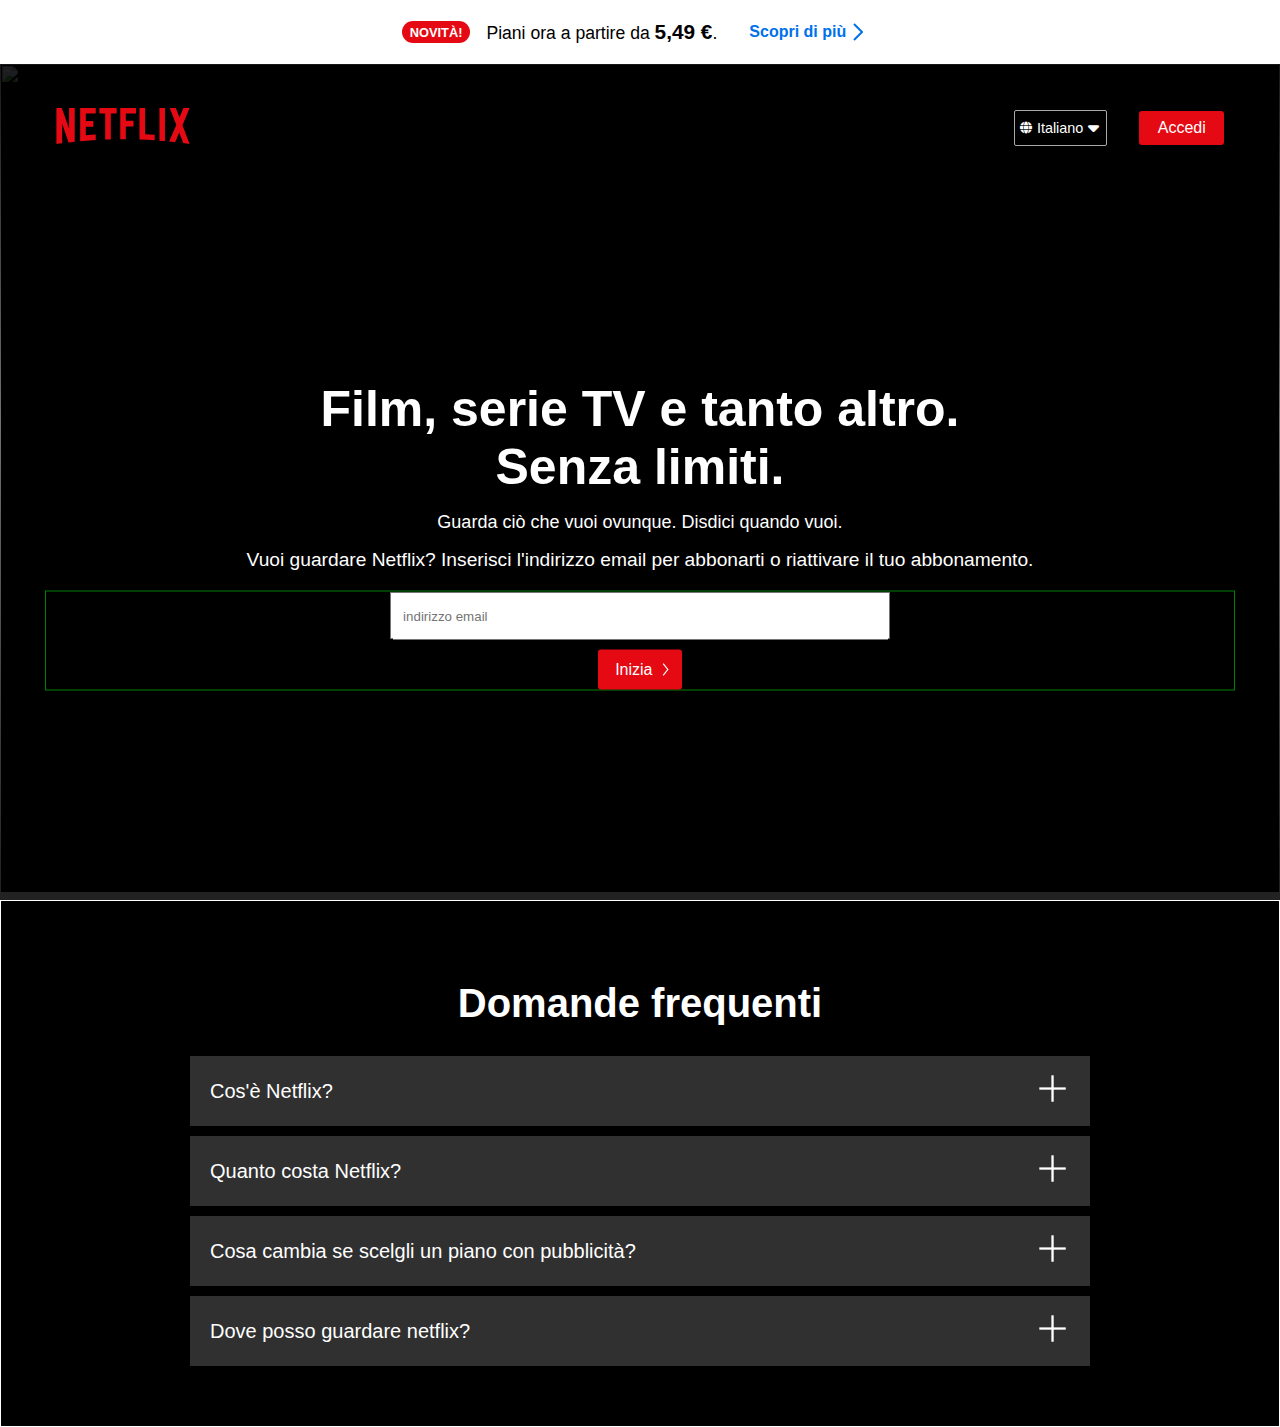
==== index.html @ a9ad6121 "Sistemati testi centrali responsive" ====
<!DOCTYPE html>
<html lang="en">
<head>
    <meta charset="UTF-8">
    <meta http-equiv="X-UA-Compatible" content="IE=edge">
    <meta name="viewport" content="width=device-width, initial-scale=1.0">
    <link rel="stylesheet" href="https://cdnjs.cloudflare.com/ajax/libs/font-awesome/4.7.0/css/font-awesome.min.css">
    <link rel="stylesheet" href="https://cdnjs.cloudflare.com/ajax/libs/font-awesome/6.3.0/css/all.min.css"/>
    <link rel="stylesheet" href="/header.css">
    <link rel="stylesheet" href="style.css">
    <title>Document</title>
    

</head>

<body>

    <header class="header_wrapper">
<!--banner superiore -->
        <section class="header__banner">
            <div class="header__banner__announcement">
                Novità!
            </div>
            <div class="header__banner__announcement__text">
                <p>Piani ora a partire da <span class="announcement_price">5,49 €</span><span>.</span></p>
            </div>
            <div class="header__banner__calltoaction__link">
                <a href="">Scopri di più
                    <svg width="24" height="24" viewBox="0 0 24 24" fill="none" xmlns="http://www.w3.org/2000/svg" class="button-icon icon-chevron-next"><path fill-rule="evenodd" clip-rule="evenodd" d="M7.29297 19.2928L14.5859 12L7.29297 4.70706L8.70718 3.29285L16.7072 11.2928C16.8947 11.4804 17.0001 11.7347 17.0001 12C17.0001 12.2652 16.8947 12.5195 16.7072 12.7071L8.70718 20.7071L7.29297 19.2928Z" fill="currentColor"></path></svg>
                </a>
            </div>
        </section>

<!--navbar menù superiore-->
        
            <section class="navbar__wrapper">

                <div class="navbar">

                    <div class="navbar__logo__section">
                        <svg viewBox="0 0 111 30" data-uia="netflix-logo" class="svg-icon svg-icon-netflix-logo" aria-hidden="true" focusable="false"><g id="netflix-logo"><path fill ="#e50913" d="M105.06233,14.2806261 L110.999156,30 C109.249227,29.7497422 107.500234,29.4366857 105.718437,29.1554972 L102.374168,20.4686475 L98.9371075,28.4375293 C97.2499766,28.1563408 95.5928391,28.061674 93.9057081,27.8432843 L99.9372012,14.0931671 L94.4680851,-5.68434189e-14 L99.5313525,-5.68434189e-14 L102.593495,7.87421502 L105.874965,-5.68434189e-14 L110.999156,-5.68434189e-14 L105.06233,14.2806261 Z M90.4686475,-5.68434189e-14 L85.8749649,-5.68434189e-14 L85.8749649,27.2499766 C87.3746368,27.3437061 88.9371075,27.4055675 90.4686475,27.5930265 L90.4686475,-5.68434189e-14 Z M81.9055207,26.93692 C77.7186241,26.6557316 73.5307901,26.4064111 69.250164,26.3117443 L69.250164,-5.68434189e-14 L73.9366389,-5.68434189e-14 L73.9366389,21.8745899 C76.6248008,21.9373887 79.3120255,22.1557784 81.9055207,22.2804387 L81.9055207,26.93692 Z M64.2496954,10.6561065 L64.2496954,15.3435186 L57.8442216,15.3435186 L57.8442216,25.9996251 L53.2186709,25.9996251 L53.2186709,-5.68434189e-14 L66.3436123,-5.68434189e-14 L66.3436123,4.68741213 L57.8442216,4.68741213 L57.8442216,10.6561065 L64.2496954,10.6561065 Z M45.3435186,4.68741213 L45.3435186,26.2498828 C43.7810479,26.2498828 42.1876465,26.2498828 40.6561065,26.3117443 L40.6561065,4.68741213 L35.8121661,4.68741213 L35.8121661,-5.68434189e-14 L50.2183897,-5.68434189e-14 L50.2183897,4.68741213 L45.3435186,4.68741213 Z M30.749836,15.5928391 C28.687787,15.5928391 26.2498828,15.5928391 24.4999531,15.6875059 L24.4999531,22.6562939 C27.2499766,22.4678976 30,22.2495079 32.7809542,22.1557784 L32.7809542,26.6557316 L19.812541,27.6876933 L19.812541,-5.68434189e-14 L32.7809542,-5.68434189e-14 L32.7809542,4.68741213 L24.4999531,4.68741213 L24.4999531,10.9991564 C26.3126816,10.9991564 29.0936358,10.9054269 30.749836,10.9054269 L30.749836,15.5928391 Z M4.78114163,12.9684132 L4.78114163,29.3429562 C3.09401069,29.5313525 1.59340144,29.7497422 0,30 L0,-5.68434189e-14 L4.4690224,-5.68434189e-14 L10.562377,17.0315868 L10.562377,-5.68434189e-14 L15.2497891,-5.68434189e-14 L15.2497891,28.061674 C13.5935889,28.3437998 11.906458,28.4375293 10.1246602,28.6868498 L4.78114163,12.9684132 Z" id="Fill-14"></path></g></svg>
                    </div>


                    <div class="navbar__selectors__button">
                        
                        <div class="lang_selector">
                            <i id="navbar-select-globe" class="fa-solid fa-globe"></i>
                            <select id ="nav_select">
                                <option>Italiano</option>
                                <option>English</option>
                            </select>
                            <i id ="nav_select_down"class="fa-solid fa-caret-down"></i>
                            
                        </div>

                        <div class="navbar__login__button">
                            <button>Accedi</button>
                        </div>
                    </div>

                </div>

            </section>
            <section class="background_images">
                <div class="bg_overlay"></div>
                <img class= "background_image" src="/assets/large_1800w.jpg" alt="">
                      <!--inserire altri formati-->  
            </section>

            <section class="header_overlay_text">
                <div class ="header_title">
                    <h1>Film, serie TV e tanto altro.<br> Senza limiti.</h1>
                </div>
                <div class="header_overlay_content1">
                    <h2>Guarda ciò che vuoi ovunque. Disdici quando vuoi.</h2>
                </div>
                <div class="header_overlay_content2">
                    <p>Vuoi guardare Netflix? Inserisci l'indirizzo email per abbonarti o riattivare il tuo abbonamento.</p>
                </div>
                <div class="header_form">
                    <div>
                        <input class ="email_form" type ="email" placeholder="   indirizzo email">
                    </div>
                    <div>
                        <button class ="header_button_container">
                        <div class="button_container">
                            <div class="button_text">
                                <p>Inizia</p>
                            </div>
                            <div class="form_button_icon">
                                <svg viewBox="0 0 6 12" xmlns="http://www.w3.org/2000/svg"><path d="M.61 1.312l.78-.624L5.64 6l-4.25 5.312-.78-.624L4.36 6z" fill="white" fill-rule="evenodd"></path></svg>
                            </div>
                        </div>
                        </button>
                    </div>
                </div>
            </section>

    </header>
   
    <main>
        <div class="faq-container">
            <div class="faq">
                <span>Domande frequenti</span>
                <div class="box">
                    <div class="left">Cos'è Netflix?</div>
                    <div class="right"><img src="assets/plus (2).png" alt=""></div>
                </div>
                <div class="box">
                     <div class="left">Quanto costa Netflix?</div>
                    <div class="right"><img src="assets/plus (2).png" alt=""></div></div>
                <div class="box">
                    <div class="left">Cosa cambia se scelgli un piano con pubblicità?</div>
                    <div class="right"><img src="assets/plus (2).png" alt=""></div>
                </div>
                <div class="box"> <div class="left">Dove posso guardare netflix?</div>
                <div class="right"><img src="assets/plus (2).png" alt=""></div>
            </div>
            </div>
        </div>
    </main>
    <footer>
        
    </footer>
</body>
</html>
---- header.css ----
*{
    margin: 0px;
    padding: 0px;
    box-sizing: border-box;
    font-family: Netflix Sans,Helvetica Neue,Segoe UI,Roboto,Ubuntu,sans-serif;;
}


:root{
    --red:#e50913;
    --white:#ffff;
    --blue:#0071eb;
}
.header__banner{
    display: flex;
    min-height: 4rem;
    background-color:var(--white);
    justify-content: center;
    align-items: center;
    
}

@media (min-width: 411px) and (max-width: 480px){
    .header__banner{
        padding: 0 1rem;
    }
}

.header__banner__announcement{
    background-color: var(--red);
    border-radius: 17px;
    color: var(--white);
    margin: .5rem 1rem;
    padding: .2rem .5rem;
    text-transform: uppercase;
    font-weight: 700;
    font-size: .8rem;
}


@media (min-width: 280px) and (max-width: 500px){
    .header__banner__announcement{
        font-size: 0.6rem;
        margin: 0.5rem 0.7rem;
        padding: 0.3rem 0.5rem;
    }
}


.header__banner__announcement__text{
    font-size: 1.1rem ;
}

@media (min-width: 375px) and (max-width: 410px){
    .header__banner__announcement__text{
        padding-left: .3rem;
    }
}

@media (min-width: 280px) and (max-width: 500px){
    .header__banner__announcement__text{
        display: flex;
        flex-shrink: 6;
        font-size: 14px;
    }
}

.announcement_price{
    font-size: 1.3rem;
    font-weight: 800;
}

@media (min-width: 280px) and (max-width: 500px){
    .announcement_price{
        font-size: 15px;
        font-weight: 800;
    }
}

.header__banner__calltoaction__link{
    color: var(--blue);
    font-weight: 600;
    padding-left: 1rem;  
}

@media (min-width: 280px) and (max-width: 500px){
    .header__banner__calltoaction__link{
        font-size: 0.9rem;
    }
}
@media (min-width: 280px) and (max-width: 500px){
    .header__banner__calltoaction__link{
        font-size: .8rem;
        padding: 0 .6rem;
        white-space: nowrap;
    }
}

.header__banner__calltoaction__link > a{
    align-items: center;
    color: inherit;
    display: flex;
    font-size: 1rem;
    font-weight: 700;
    justify-content: center;
    margin: .5em auto;
    text-decoration: none;
}

@media only screen and (min-width: 500px){
    .header__banner__calltoaction__link > a{
        line-height: 1em;
        margin-right: .5em;
        min-height: 37px;
        min-width: 98px;
        padding: 12px 1em;
        width: auto;
    }
}

/*navbar*/

body{
    min-width: 320px;
}

.navbar__wrapper{
    width: 100%;
    padding-top:20px;
    position: absolute;
    z-index: 10;
}
.navbar{
    padding-top: 8px;
    display: flex;
    margin: 0 3.5rem;
    height: 5rem;
    align-items: center;
    justify-content: space-between;
    
}
@media only screen and (min-width: 550px) and (max-width: 949px){
    .navbar{
        margin: 0 45px;
    }
}
@media only screen and (max-width: 349px), only screen and (min-width: 350px) and (max-width: 399px), only screen and (min-width: 400px) and (max-width: 549px){
    .navbar{
        margin: 0 5%;
    }
}

.navbar__logo__section > svg{
    height: 2.25rem;
    width: 8.375rem;
}

@media only screen and (min-width: 550px) and (max-width: 949px){
    .navbar__logo__section > svg{
    height: 2rem;
    width: 6.75rem;
    }
}
@media only screen and (max-width: 349px), only screen and (min-width: 350px) and (max-width: 399px), only screen and (min-width: 400px) and (max-width: 549px){
    .navbar__logo__section > svg{
        height: 1.5rem;
        width: auto;
    }
}

.navbar__selectors__button{
    display: flex;
    align-items: center;
}

.lang_selector{
    margin: 0;
    margin-right: .75rem;
    margin-left: 2rem;   
    display: flex;
    align-items: center;
    position: relative;
}


@media only screen and (min-width: 550px) and (max-width: 949px){
    .lang_selector{
        margin-right: 1.5rem;
    }
}
@media only screen and (min-width: 1450px), only screen and (min-width: 950px) and (max-width: 1449px){
    .lang_selector{
        margin-right: 2rem;
    }
}
.lang_selector > select {
    width: 93.56px;
    height: 35.9px;
    padding-left: 1.375rem;
    padding-right: 1.375rem;
    background: rgba(0,0,0,.4);
    border: 1px solid #aaa;
    appearance: none;
    border-radius: 2px;
    color: var(--white);
    font-size: 0.9rem;
    font-weight:400;
}

@media screen and (max-width: 549px){
    .lang_selector > select{
        height: 27.8px;
    }
}

.navbar__login__button > button{
    width: 84.54px;
    height: 34.51px;
    border-radius: 3px;
    border: none;
    background-color: var(--red);
    color: var(--white);
    font-size: 1rem;
    font-weight: 400;
    padding: 7px 17px;
}

@media screen and (max-width: 549px) {
    .navbar__login__button > button{
        width: 61.5px;
        height: 25.93px;
        font-size: .9rem;
        padding: .25rem .5rem;
    }
}

#navbar-select-globe{
    color:white;
    position: absolute;
    z-index: 1;
    font-size: 0.75rem;
    margin-left:0.37rem
    
}
#nav_select{
    position:relative;
}

.nav_select {
    appearance: none;
    -webkit-appearance: none;
    padding: 5px;
    width: 100%;
    border: 1px solid black;
    border-radius: 5px;
  }

  #nav_select_down{
    position: absolute;
    right: 8px;
    font-size: 1.1rem;
    color: var(--white)

  }

  /*background header */

.header_wrapper{
    position: relative;
    width: 100%;
    height: 100vh;
    border-bottom:8px solid #222;
    overflow: hidden;
        
}
.background_images{
    height: 100%;
    width: 100%;
    position:relative;
    
}

.background_image{
    height: 100%;
    object-fit: cover;
    width: 100%;
    
}


/* overlay bg */

.bg_overlay{
    height: 100%;
    width: 100%;
    position: absolute;
    background: rgba(0,0,0,.4);
    background-image: linear-gradient(0deg,rgba(0,0,0,.8) 0,transparent 60%,rgba(0,0,0,.8));
}



@media only screen and (max-width: 349px), only screen and (min-width: 350px) and (max-width: 399px), only screen and (min-width: 400px) and (max-width: 549px), only screen and (min-width: 550px) and (max-width: 949px) and (orientation: portrait){
    .bg_overlay{
        background-image: linear-gradient(0deg,rgba(0,0,0,.8) 0,transparent 40%,transparent 75%,rgba(0,0,0,.8));
    }

}



.header_overlay_text{
    position:absolute;
    color:var(--white);
    top: 60%;
    left: 50%;
    transform: translate(-50%, -50%);
    display: flex;
    flex-direction: column;
    align-items: center;
}

/*  header text */
.header_overlay_text{
    margin-bottom: 0;
    padding: 50px 5%;
    width: 100%;
    
}

@media only screen and (min-width: 1450px), only screen and (min-width: 550px) and (max-width: 949px), only screen and (min-width: 950px) and (max-width: 1449px){
    .header_overlay_text {
        padding:70px 45px;
    }
}
.header_title{
    font-size: 1.5em;
    margin: 0 auto;
    text-align: center;
}
@media only screen and (min-width: 550px) and (max-width: 949px) {
    .header_title > h1 {
        font-size: 3.125rem;
    }
    .header_overlay_content1 > h2 {
        font-size: 1.625rem;
    }
}
@media only screen and (min-width: 950px) and (max-width: 1449px){
    .header_title > h1{
        font-size:3.125rem;
    }
}

@media only screen and (min-width: 1450px), only screen and (min-width: 950px) and (max-width: 1449px){
    .header_overlay_content1 {
        font-size: 1.625rem;
    }
}

.header_overlay_content1 > h2{
    font-size: 1.125rem;
    margin: 1rem auto;
    text-align: center;
    max-width: 640px;
    font-weight: 400;
}

.header_overlay_content2{
    font-size: 18px;
    text-align: center;
    padding: 0 10%;
}

@media screen and (min-width: 740px){
    .header_overlay_content2 > p{
        font-size: 23px;
    }
}

@media only screen and (min-width: 400px) and (max-width: 549px), only screen and (min-width: 550px) and (max-width: 949px){
    .header_overlay_content2{
        padding: 0 10%;
    }
}

@media only screen and (min-width: 1450px), only screen and (min-width: 950px) and (max-width: 1449px){
    .header_overlay_content2 p{
        font-size: 1.2rem;
        max-width: none;
        padding-bottom: 20px;
    }
}

@media only screen and (min-width: 1450px), only screen and (min-width: 950px) and (max-width: 1449px){
    .header_form{
        display: flex;
        margin:0 auto;
    }
}

.header_form{
    margin-top:10px;
    text-align: center;
    border: 1px solid green;
    width:100%;
    display: flex;
    flex-direction: column;
    gap:10px
}

@media only screen and (min-width: 1450px), only screen and (min-width: 950px) and (max-width: 1449px){
    .header_form{
        display: flex;
        margin:0 auto;
        justify-content: center;
    }
}

.email_form {
    margin: 0 auto;
    width: 100%;
    max-width: 500px;
    height: 47.99px;
}


.header_button_container{
    width: 84.38px;
    height: 40px;
    background-color: var(--red);
    border:none;
    border-radius: 3px;
    
}

.form_button_icon{
    width: 7px;
    position: relative;
    top:2px;
}

.button_container{
    display: flex;
    justify-content: space-evenly;
    font-size: 1rem;
    color: var(--white);
    
}

.button_text{
    position: relative;
    left:4px
}
---- style.css ----
*{
    margin: 0;
    padding: 0;
    box-sizing: border-box;
    
}

body{
    background-color: #000000;
}
@font-face {
    font-family: "netflix";
    src: url(assets/NetflixSans-Regular.woff2);
}
.faq-container{
    display: flex;
    justify-content: center;
    font-family: "netflix";
    border: 1px solid white;
}
.faq{
    width: 900px;
    margin: 50px;
}
.box{
    display: flex;
    justify-content: space-between;
    align-items: center;
    margin: 10px 0;
    padding: 20px;
    background-color:#303030;
    color: #ffffff;
    height: 70px;
    font-size: 28px;
}
.right img{
    width: 35px;
    filter: invert(100%) sepia(0%) saturate(0%) hue-rotate(80deg) brightness(101%) contrast(104%); 
}
.faq span{
    display: block;
    text-align: center;
    color: #ffffff;
    font-size: 50px;
    margin: 30px;
    font-weight: bold;
}
@media  screen and (max-width:1366px) {
    .faq span{
        font-size: 40px;
    }
    .box{
        font-size: 20px;
    }
}
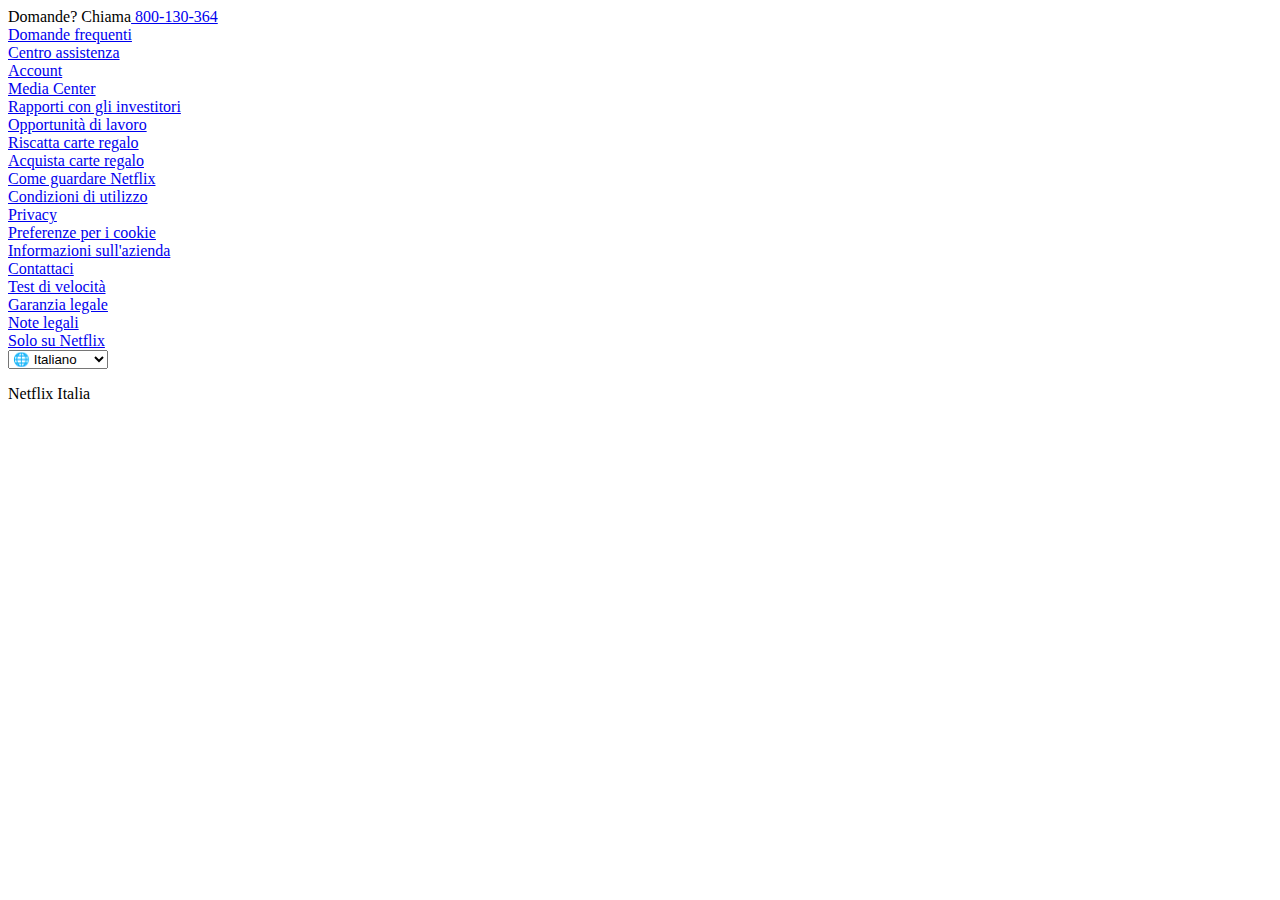
==== commit 4226c43c: "Remove main" ====
--- a/index.html
+++ b/index.html
@@ -1,127 +1,67 @@
 <!DOCTYPE html>
 <html lang="en">
+
 <head>
     <meta charset="UTF-8">
     <meta http-equiv="X-UA-Compatible" content="IE=edge">
     <meta name="viewport" content="width=device-width, initial-scale=1.0">
     <link rel="stylesheet" href="https://cdnjs.cloudflare.com/ajax/libs/font-awesome/4.7.0/css/font-awesome.min.css">
-    <link rel="stylesheet" href="https://cdnjs.cloudflare.com/ajax/libs/font-awesome/6.3.0/css/all.min.css"/>
-    <link rel="stylesheet" href="/header.css">
-    <link rel="stylesheet" href="style.css">
+    <link rel="stylesheet" href="footerStyle.css">
     <title>Document</title>
-    
+
 
 </head>
 
 <body>
-
-    <header class="header_wrapper">
-<!--banner superiore -->
-        <section class="header__banner">
-            <div class="header__banner__announcement">
-                Novità!
-            </div>
-            <div class="header__banner__announcement__text">
-                <p>Piani ora a partire da <span class="announcement_price">5,49 €</span><span>.</span></p>
-            </div>
-            <div class="header__banner__calltoaction__link">
-                <a href="">Scopri di più
-                    <svg width="24" height="24" viewBox="0 0 24 24" fill="none" xmlns="http://www.w3.org/2000/svg" class="button-icon icon-chevron-next"><path fill-rule="evenodd" clip-rule="evenodd" d="M7.29297 19.2928L14.5859 12L7.29297 4.70706L8.70718 3.29285L16.7072 11.2928C16.8947 11.4804 17.0001 11.7347 17.0001 12C17.0001 12.2652 16.8947 12.5195 16.7072 12.7071L8.70718 20.7071L7.29297 19.2928Z" fill="currentColor"></path></svg>
-                </a>
-            </div>
-        </section>
-
-<!--navbar menù superiore-->
-        
-            <section class="navbar__wrapper">
-
-                <div class="navbar">
-
-                    <div class="navbar__logo__section">
-                        <svg viewBox="0 0 111 30" data-uia="netflix-logo" class="svg-icon svg-icon-netflix-logo" aria-hidden="true" focusable="false"><g id="netflix-logo"><path fill ="#e50913" d="M105.06233,14.2806261 L110.999156,30 C109.249227,29.7497422 107.500234,29.4366857 105.718437,29.1554972 L102.374168,20.4686475 L98.9371075,28.4375293 C97.2499766,28.1563408 95.5928391,28.061674 93.9057081,27.8432843 L99.9372012,14.0931671 L94.4680851,-5.68434189e-14 L99.5313525,-5.68434189e-14 L102.593495,7.87421502 L105.874965,-5.68434189e-14 L110.999156,-5.68434189e-14 L105.06233,14.2806261 Z M90.4686475,-5.68434189e-14 L85.8749649,-5.68434189e-14 L85.8749649,27.2499766 C87.3746368,27.3437061 88.9371075,27.4055675 90.4686475,27.5930265 L90.4686475,-5.68434189e-14 Z M81.9055207,26.93692 C77.7186241,26.6557316 73.5307901,26.4064111 69.250164,26.3117443 L69.250164,-5.68434189e-14 L73.9366389,-5.68434189e-14 L73.9366389,21.8745899 C76.6248008,21.9373887 79.3120255,22.1557784 81.9055207,22.2804387 L81.9055207,26.93692 Z M64.2496954,10.6561065 L64.2496954,15.3435186 L57.8442216,15.3435186 L57.8442216,25.9996251 L53.2186709,25.9996251 L53.2186709,-5.68434189e-14 L66.3436123,-5.68434189e-14 L66.3436123,4.68741213 L57.8442216,4.68741213 L57.8442216,10.6561065 L64.2496954,10.6561065 Z M45.3435186,4.68741213 L45.3435186,26.2498828 C43.7810479,26.2498828 42.1876465,26.2498828 40.6561065,26.3117443 L40.6561065,4.68741213 L35.8121661,4.68741213 L35.8121661,-5.68434189e-14 L50.2183897,-5.68434189e-14 L50.2183897,4.68741213 L45.3435186,4.68741213 Z M30.749836,15.5928391 C28.687787,15.5928391 26.2498828,15.5928391 24.4999531,15.6875059 L24.4999531,22.6562939 C27.2499766,22.4678976 30,22.2495079 32.7809542,22.1557784 L32.7809542,26.6557316 L19.812541,27.6876933 L19.812541,-5.68434189e-14 L32.7809542,-5.68434189e-14 L32.7809542,4.68741213 L24.4999531,4.68741213 L24.4999531,10.9991564 C26.3126816,10.9991564 29.0936358,10.9054269 30.749836,10.9054269 L30.749836,15.5928391 Z M4.78114163,12.9684132 L4.78114163,29.3429562 C3.09401069,29.5313525 1.59340144,29.7497422 0,30 L0,-5.68434189e-14 L4.4690224,-5.68434189e-14 L10.562377,17.0315868 L10.562377,-5.68434189e-14 L15.2497891,-5.68434189e-14 L15.2497891,28.061674 C13.5935889,28.3437998 11.906458,28.4375293 10.1246602,28.6868498 L4.78114163,12.9684132 Z" id="Fill-14"></path></g></svg>
-                    </div>
-
-
-                    <div class="navbar__selectors__button">
-                        
-                        <div class="lang_selector">
-                            <i id="navbar-select-globe" class="fa-solid fa-globe"></i>
-                            <select id ="nav_select">
-                                <option>Italiano</option>
-                                <option>English</option>
-                            </select>
-                            <i id ="nav_select_down"class="fa-solid fa-caret-down"></i>
-                            
-                        </div>
-
-                        <div class="navbar__login__button">
-                            <button>Accedi</button>
-                        </div>
-                    </div>
-
-                </div>
-
-            </section>
-            <section class="background_images">
-                <div class="bg_overlay"></div>
-                <img class= "background_image" src="/assets/large_1800w.jpg" alt="">
-                      <!--inserire altri formati-->  
-            </section>
-
-            <section class="header_overlay_text">
-                <div class ="header_title">
-                    <h1>Film, serie TV e tanto altro.<br> Senza limiti.</h1>
-                </div>
-                <div class="header_overlay_content1">
-                    <h2>Guarda ciò che vuoi ovunque. Disdici quando vuoi.</h2>
-                </div>
-                <div class="header_overlay_content2">
-                    <p>Vuoi guardare Netflix? Inserisci l'indirizzo email per abbonarti o riattivare il tuo abbonamento.</p>
-                </div>
-                <div class="header_form">
-                    <div>
-                        <input class ="email_form" type ="email" placeholder="   indirizzo email">
-                    </div>
-                    <div>
-                        <button class ="header_button_container">
-                        <div class="button_container">
-                            <div class="button_text">
-                                <p>Inizia</p>
-                            </div>
-                            <div class="form_button_icon">
-                                <svg viewBox="0 0 6 12" xmlns="http://www.w3.org/2000/svg"><path d="M.61 1.312l.78-.624L5.64 6l-4.25 5.312-.78-.624L4.36 6z" fill="white" fill-rule="evenodd"></path></svg>
-                            </div>
-                        </div>
-                        </button>
-                    </div>
-                </div>
-            </section>
+    <header>
 
     </header>
-   
     <main>
-        <div class="faq-container">
-            <div class="faq">
-                <span>Domande frequenti</span>
-                <div class="box">
-                    <div class="left">Cos'è Netflix?</div>
-                    <div class="right"><img src="assets/plus (2).png" alt=""></div>
+        
+    </main>
+
+    <!-- FOOTER ------------------->
+
+    <footer>
+        <div class="content-footer">
+            <div class="content-01">
+                <div class="call">Domande? Chiama<a href="#"> 800-130-364</a></div>
+            </div>
+            <div class="grid">
+                <div class="grid-items"><a class="link-card" href="#">Domande frequenti</a></div>
+                <div class="grid-items"><a class="link-card" href="#">Centro assistenza</a></div>
+                <div class="grid-items"><a class="link-card" href="#">Account</a></div>
+                <div class="grid-items"><a class="link-card" href="#">Media Center</a></div>
+                <div class="grid-items"><a class="link-card" href="#">Rapporti con gli investitori</a></div>
+                <div class="grid-items"><a class="link-card" href="#">Opportunità di lavoro</a></div>
+                <div class="grid-items"><a class="link-card" href="#">Riscatta carte regalo</a></div>
+                <div class="grid-items"><a class="link-card" href="#">Acquista carte regalo</a></div>
+                <div class="grid-items"><a class="link-card" href="#">Come guardare Netflix</a></div>
+                <div class="grid-items"><a class="link-card" href="#">Condizioni di utilizzo</a></div>
+                <div class="grid-items"><a class="link-card" href="#">Privacy </a></div>
+                <div class="grid-items"><a class="link-card" href="#">Preferenze per i cookie</a></div>
+                <div class="grid-items"><a class="link-card" href="#">Informazioni sull'azienda</a></div>
+                <div class="grid-items"><a class="link-card" href="#">Contattaci</a></div>
+                <div class="grid-items"><a class="link-card" href="#">Test di velocità</a></div>
+                <div class="grid-items"><a class="link-card" href="#">Garanzia legale</a></div>
+                <div class="grid-items"><a class="link-card" href="#">Note legali</a></div>
+                <div class="grid-items"><a class="link-card" href="#">Solo su Netflix</a></div>
+            </div>
+            <div class="foot-footer">
+                <select id="Select-Language" name="Select-Language">
+                    <option value="Language">
+                        <div class="iconaGlobe">&#x1F310;</div> Italiano
+                    </option>
+                    <option value="Language-2">&#127760; Inglese</option>
+                    <option value="Language-3">&#127760; Spagnolo</option>
+                    <option value="Language-3.5">&#127760; Francese</option>
+                </select>
+                <div class="box-h5">
+                    <p>Netflix Italia</p>
                 </div>
-                <div class="box">
-                     <div class="left">Quanto costa Netflix?</div>
-                    <div class="right"><img src="assets/plus (2).png" alt=""></div></div>
-                <div class="box">
-                    <div class="left">Cosa cambia se scelgli un piano con pubblicità?</div>
-                    <div class="right"><img src="assets/plus (2).png" alt=""></div>
-                </div>
-                <div class="box"> <div class="left">Dove posso guardare netflix?</div>
-                <div class="right"><img src="assets/plus (2).png" alt=""></div>
-            </div>
             </div>
         </div>
-    </main>
-    <footer>
-        
     </footer>
 </body>
+
 </html>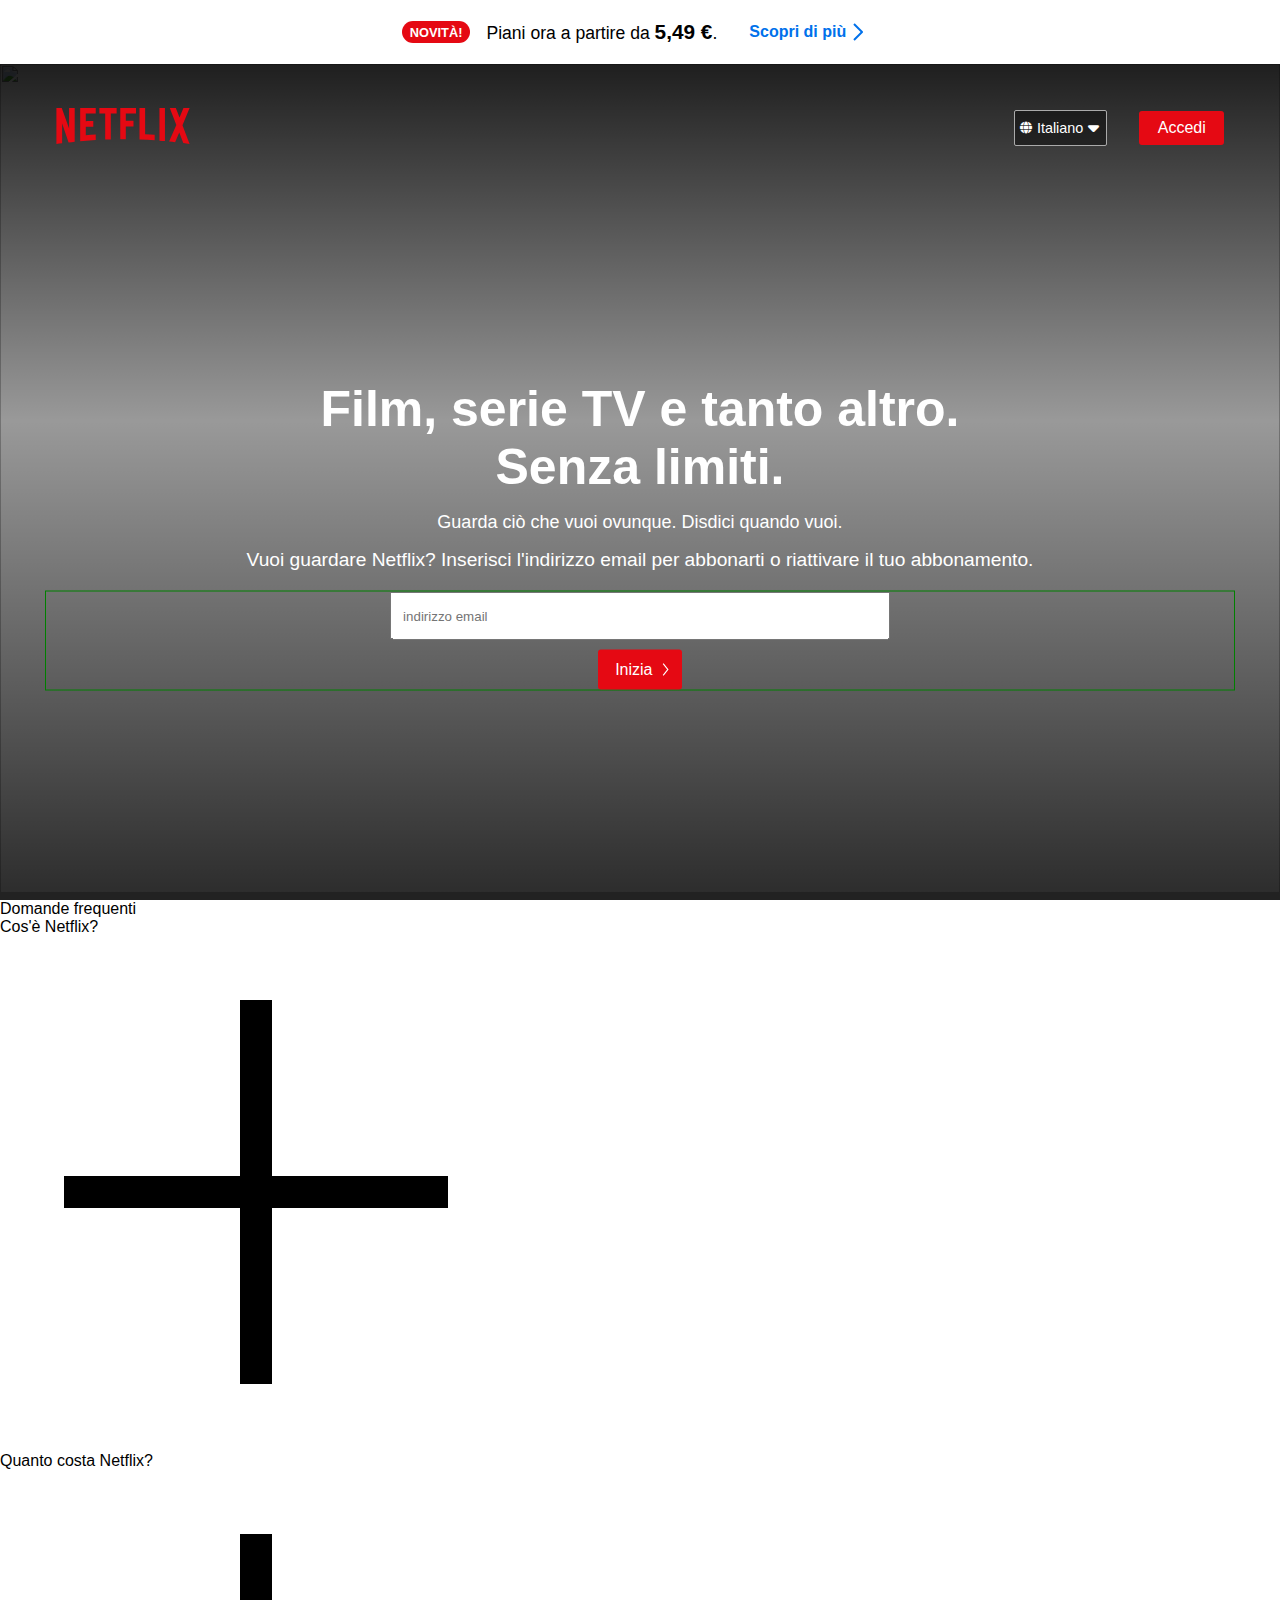
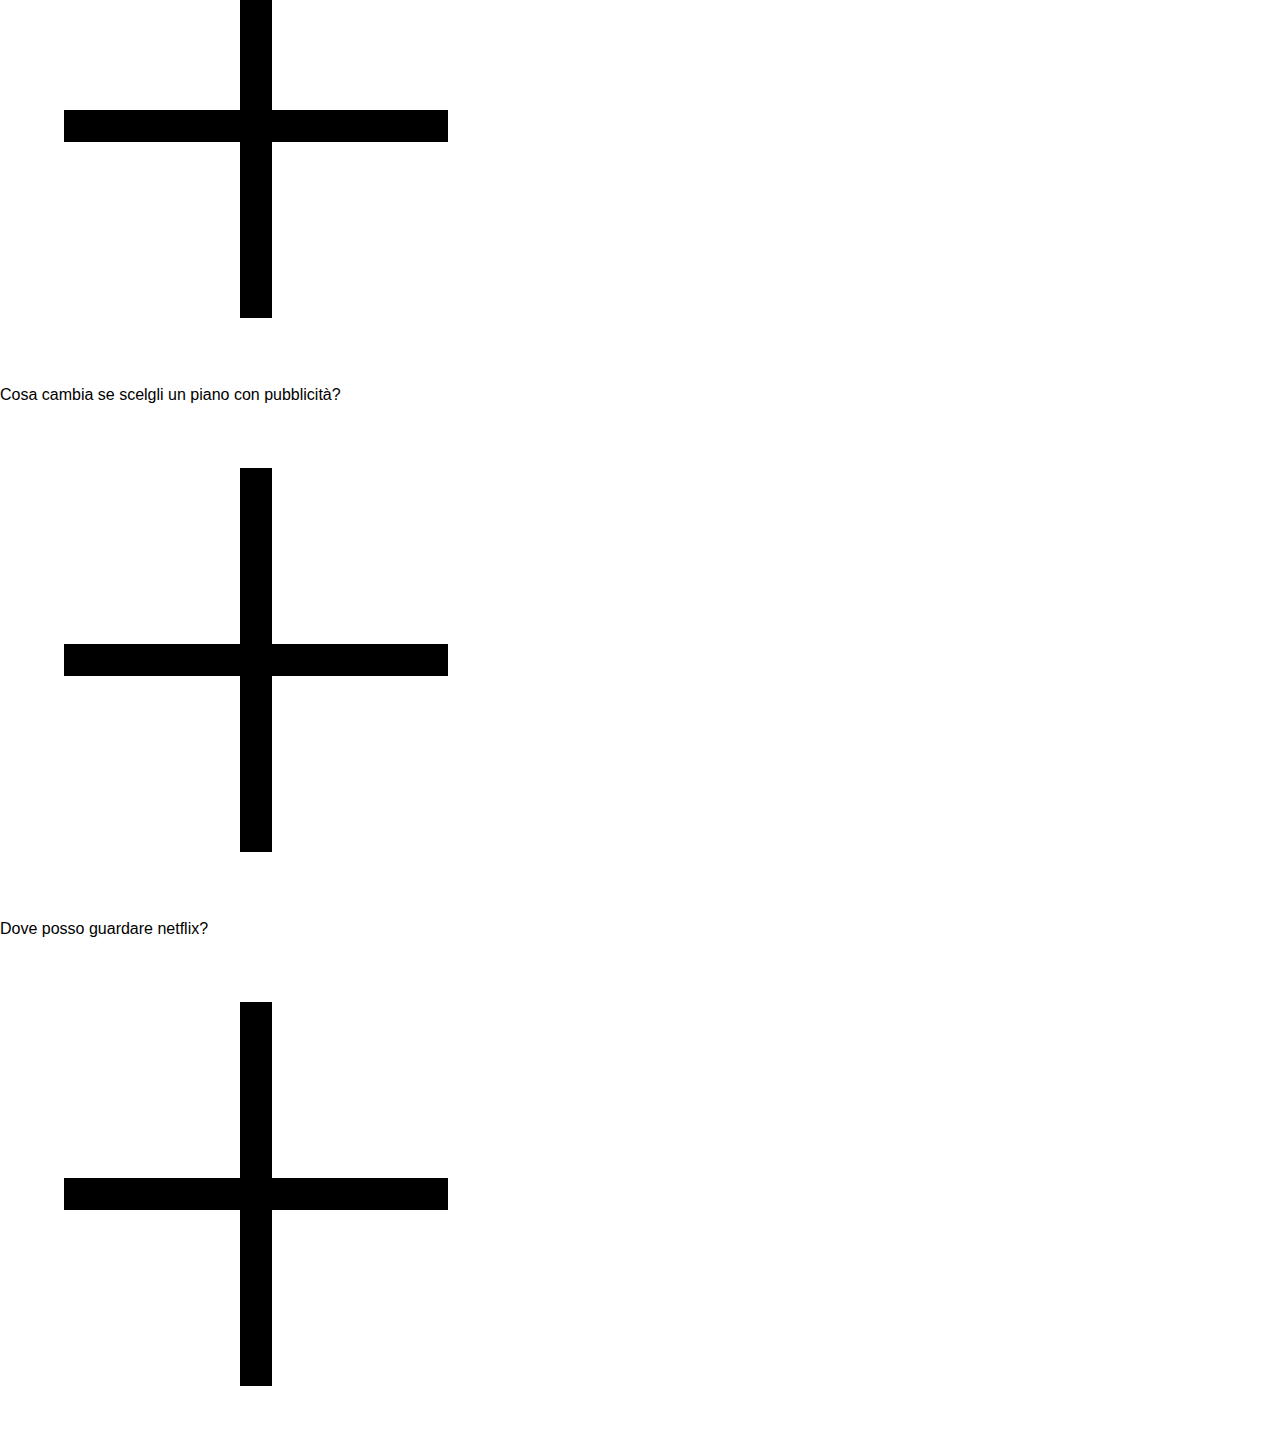
==== commit f472c199: "domande2" ====
--- a/index.html
+++ b/index.html
@@ -1,67 +1,127 @@
 <!DOCTYPE html>
 <html lang="en">
-
 <head>
     <meta charset="UTF-8">
     <meta http-equiv="X-UA-Compatible" content="IE=edge">
     <meta name="viewport" content="width=device-width, initial-scale=1.0">
     <link rel="stylesheet" href="https://cdnjs.cloudflare.com/ajax/libs/font-awesome/4.7.0/css/font-awesome.min.css">
-    <link rel="stylesheet" href="footerStyle.css">
+    <link rel="stylesheet" href="https://cdnjs.cloudflare.com/ajax/libs/font-awesome/6.3.0/css/all.min.css"/>
+    <link rel="stylesheet" href="header.css">
+    <link rel="stylesheet" href="style.css">
     <title>Document</title>
-
+    
 
 </head>
 
 <body>
-    <header>
+
+    <header class="header_wrapper">
+<!--banner superiore -->
+        <section class="header__banner">
+            <div class="header__banner__announcement">
+                Novità!
+            </div>
+            <div class="header__banner__announcement__text">
+                <p>Piani ora a partire da <span class="announcement_price">5,49 €</span><span>.</span></p>
+            </div>
+            <div class="header__banner__calltoaction__link">
+                <a href="">Scopri di più
+                    <svg width="24" height="24" viewBox="0 0 24 24" fill="none" xmlns="http://www.w3.org/2000/svg" class="button-icon icon-chevron-next"><path fill-rule="evenodd" clip-rule="evenodd" d="M7.29297 19.2928L14.5859 12L7.29297 4.70706L8.70718 3.29285L16.7072 11.2928C16.8947 11.4804 17.0001 11.7347 17.0001 12C17.0001 12.2652 16.8947 12.5195 16.7072 12.7071L8.70718 20.7071L7.29297 19.2928Z" fill="currentColor"></path></svg>
+                </a>
+            </div>
+        </section>
+
+<!--navbar menù superiore-->
+        
+            <section class="navbar__wrapper">
+
+                <div class="navbar">
+
+                    <div class="navbar__logo__section">
+                        <svg viewBox="0 0 111 30" data-uia="netflix-logo" class="svg-icon svg-icon-netflix-logo" aria-hidden="true" focusable="false"><g id="netflix-logo"><path fill ="#e50913" d="M105.06233,14.2806261 L110.999156,30 C109.249227,29.7497422 107.500234,29.4366857 105.718437,29.1554972 L102.374168,20.4686475 L98.9371075,28.4375293 C97.2499766,28.1563408 95.5928391,28.061674 93.9057081,27.8432843 L99.9372012,14.0931671 L94.4680851,-5.68434189e-14 L99.5313525,-5.68434189e-14 L102.593495,7.87421502 L105.874965,-5.68434189e-14 L110.999156,-5.68434189e-14 L105.06233,14.2806261 Z M90.4686475,-5.68434189e-14 L85.8749649,-5.68434189e-14 L85.8749649,27.2499766 C87.3746368,27.3437061 88.9371075,27.4055675 90.4686475,27.5930265 L90.4686475,-5.68434189e-14 Z M81.9055207,26.93692 C77.7186241,26.6557316 73.5307901,26.4064111 69.250164,26.3117443 L69.250164,-5.68434189e-14 L73.9366389,-5.68434189e-14 L73.9366389,21.8745899 C76.6248008,21.9373887 79.3120255,22.1557784 81.9055207,22.2804387 L81.9055207,26.93692 Z M64.2496954,10.6561065 L64.2496954,15.3435186 L57.8442216,15.3435186 L57.8442216,25.9996251 L53.2186709,25.9996251 L53.2186709,-5.68434189e-14 L66.3436123,-5.68434189e-14 L66.3436123,4.68741213 L57.8442216,4.68741213 L57.8442216,10.6561065 L64.2496954,10.6561065 Z M45.3435186,4.68741213 L45.3435186,26.2498828 C43.7810479,26.2498828 42.1876465,26.2498828 40.6561065,26.3117443 L40.6561065,4.68741213 L35.8121661,4.68741213 L35.8121661,-5.68434189e-14 L50.2183897,-5.68434189e-14 L50.2183897,4.68741213 L45.3435186,4.68741213 Z M30.749836,15.5928391 C28.687787,15.5928391 26.2498828,15.5928391 24.4999531,15.6875059 L24.4999531,22.6562939 C27.2499766,22.4678976 30,22.2495079 32.7809542,22.1557784 L32.7809542,26.6557316 L19.812541,27.6876933 L19.812541,-5.68434189e-14 L32.7809542,-5.68434189e-14 L32.7809542,4.68741213 L24.4999531,4.68741213 L24.4999531,10.9991564 C26.3126816,10.9991564 29.0936358,10.9054269 30.749836,10.9054269 L30.749836,15.5928391 Z M4.78114163,12.9684132 L4.78114163,29.3429562 C3.09401069,29.5313525 1.59340144,29.7497422 0,30 L0,-5.68434189e-14 L4.4690224,-5.68434189e-14 L10.562377,17.0315868 L10.562377,-5.68434189e-14 L15.2497891,-5.68434189e-14 L15.2497891,28.061674 C13.5935889,28.3437998 11.906458,28.4375293 10.1246602,28.6868498 L4.78114163,12.9684132 Z" id="Fill-14"></path></g></svg>
+                    </div>
+
+
+                    <div class="navbar__selectors__button">
+                        
+                        <div class="lang_selector">
+                            <i id="navbar-select-globe" class="fa-solid fa-globe"></i>
+                            <select id ="nav_select">
+                                <option>Italiano</option>
+                                <option>English</option>
+                            </select>
+                            <i id ="nav_select_down"class="fa-solid fa-caret-down"></i>
+                            
+                        </div>
+
+                        <div class="navbar__login__button">
+                            <button>Accedi</button>
+                        </div>
+                    </div>
+
+                </div>
+
+            </section>
+            <section class="background_images">
+                <div class="bg_overlay"></div>
+                <img class= "background_image" src="/assets/large_1800w.jpg" alt="">
+                      <!--inserire altri formati-->  
+            </section>
+
+            <section class="header_overlay_text">
+                <div class ="header_title">
+                    <h1>Film, serie TV e tanto altro.<br> Senza limiti.</h1>
+                </div>
+                <div class="header_overlay_content1">
+                    <h2>Guarda ciò che vuoi ovunque. Disdici quando vuoi.</h2>
+                </div>
+                <div class="header_overlay_content2">
+                    <p>Vuoi guardare Netflix? Inserisci l'indirizzo email per abbonarti o riattivare il tuo abbonamento.</p>
+                </div>
+                <div class="header_form">
+                    <div>
+                        <input class = "email_form" type="email" placeholder="   indirizzo email">
+                    </div>
+                    <div>
+                        <button class ="header_button_container">
+                        <div class="button_container">
+                            <div class="button_text">
+                                <p>Inizia</p>
+                            </div>
+                            <div class="form_button_icon">
+                                <svg viewBox="0 0 6 12" xmlns="http://www.w3.org/2000/svg"><path d="M.61 1.312l.78-.624L5.64 6l-4.25 5.312-.78-.624L4.36 6z" fill="white" fill-rule="evenodd"></path></svg>
+                            </div>
+                        </div>
+                        </button>
+                    </div>
+                </div>
+            </section>
 
     </header>
+   
     <main>
-        
-    </main>
-
-    <!-- FOOTER ------------------->
-
-    <footer>
-        <div class="content-footer">
-            <div class="content-01">
-                <div class="call">Domande? Chiama<a href="#"> 800-130-364</a></div>
+        <div class="faq-container">
+            <div class="faq">
+                <span>Domande frequenti</span>
+                <div class="box">
+                    <div class="left">Cos'è Netflix?</div>
+                    <div class="right"><img src="assets/plus (2).png" alt=""></div>
+                </div>
+                <div class="box">
+                     <div class="left">Quanto costa Netflix?</div>
+                    <div class="right"><img src="assets/plus (2).png" alt=""></div></div>
+                <div class="box">
+                    <div class="left">Cosa cambia se scelgli un piano con pubblicità?</div>
+                    <div class="right"><img src="assets/plus (2).png" alt=""></div>
+                </div>
+                <div class="box"> <div class="left">Dove posso guardare netflix?</div>
+                <div class="right"><img src="assets/plus (2).png" alt=""></div>
             </div>
-            <div class="grid">
-                <div class="grid-items"><a class="link-card" href="#">Domande frequenti</a></div>
-                <div class="grid-items"><a class="link-card" href="#">Centro assistenza</a></div>
-                <div class="grid-items"><a class="link-card" href="#">Account</a></div>
-                <div class="grid-items"><a class="link-card" href="#">Media Center</a></div>
-                <div class="grid-items"><a class="link-card" href="#">Rapporti con gli investitori</a></div>
-                <div class="grid-items"><a class="link-card" href="#">Opportunità di lavoro</a></div>
-                <div class="grid-items"><a class="link-card" href="#">Riscatta carte regalo</a></div>
-                <div class="grid-items"><a class="link-card" href="#">Acquista carte regalo</a></div>
-                <div class="grid-items"><a class="link-card" href="#">Come guardare Netflix</a></div>
-                <div class="grid-items"><a class="link-card" href="#">Condizioni di utilizzo</a></div>
-                <div class="grid-items"><a class="link-card" href="#">Privacy </a></div>
-                <div class="grid-items"><a class="link-card" href="#">Preferenze per i cookie</a></div>
-                <div class="grid-items"><a class="link-card" href="#">Informazioni sull'azienda</a></div>
-                <div class="grid-items"><a class="link-card" href="#">Contattaci</a></div>
-                <div class="grid-items"><a class="link-card" href="#">Test di velocità</a></div>
-                <div class="grid-items"><a class="link-card" href="#">Garanzia legale</a></div>
-                <div class="grid-items"><a class="link-card" href="#">Note legali</a></div>
-                <div class="grid-items"><a class="link-card" href="#">Solo su Netflix</a></div>
-            </div>
-            <div class="foot-footer">
-                <select id="Select-Language" name="Select-Language">
-                    <option value="Language">
-                        <div class="iconaGlobe">&#x1F310;</div> Italiano
-                    </option>
-                    <option value="Language-2">&#127760; Inglese</option>
-                    <option value="Language-3">&#127760; Spagnolo</option>
-                    <option value="Language-3.5">&#127760; Francese</option>
-                </select>
-                <div class="box-h5">
-                    <p>Netflix Italia</p>
-                </div>
             </div>
         </div>
+    </main>
+    <footer>
+        
     </footer>
 </body>
-
 </html>--- a/header.css
+++ b/header.css
@@ -0,0 +1,454 @@
+*{
+    margin: 0px;
+    padding: 0px;
+    box-sizing: border-box;
+    font-family: Netflix Sans,Helvetica Neue,Segoe UI,Roboto,Ubuntu,sans-serif;;
+}
+
+
+:root{
+    --red:#e50913;
+    --white:#ffff;
+    --blue:#0071eb;
+}
+.header__banner{
+    display: flex;
+    min-height: 4rem;
+    background-color:var(--white);
+    justify-content: center;
+    align-items: center;
+    
+}
+
+@media (min-width: 411px) and (max-width: 480px){
+    .header__banner{
+        padding: 0 1rem;
+    }
+}
+
+.header__banner__announcement{
+    background-color: var(--red);
+    border-radius: 17px;
+    color: var(--white);
+    margin: .5rem 1rem;
+    padding: .2rem .5rem;
+    text-transform: uppercase;
+    font-weight: 700;
+    font-size: .8rem;
+}
+
+
+@media (min-width: 280px) and (max-width: 500px){
+    .header__banner__announcement{
+        font-size: 0.6rem;
+        margin: 0.5rem 0.7rem;
+        padding: 0.3rem 0.5rem;
+    }
+}
+
+
+.header__banner__announcement__text{
+    font-size: 1.1rem ;
+}
+
+@media (min-width: 375px) and (max-width: 410px){
+    .header__banner__announcement__text{
+        padding-left: .3rem;
+    }
+}
+
+@media (min-width: 280px) and (max-width: 500px){
+    .header__banner__announcement__text{
+        display: flex;
+        flex-shrink: 6;
+        font-size: 14px;
+    }
+}
+
+.announcement_price{
+    font-size: 1.3rem;
+    font-weight: 800;
+}
+
+@media (min-width: 280px) and (max-width: 500px){
+    .announcement_price{
+        font-size: 15px;
+        font-weight: 800;
+    }
+}
+
+.header__banner__calltoaction__link{
+    color: var(--blue);
+    font-weight: 600;
+    padding-left: 1rem;  
+}
+
+@media (min-width: 280px) and (max-width: 500px){
+    .header__banner__calltoaction__link{
+        font-size: 0.9rem;
+    }
+}
+@media (min-width: 280px) and (max-width: 500px){
+    .header__banner__calltoaction__link{
+        font-size: .8rem;
+        padding: 0 .6rem;
+        white-space: nowrap;
+    }
+}
+
+.header__banner__calltoaction__link > a{
+    align-items: center;
+    color: inherit;
+    display: flex;
+    font-size: 1rem;
+    font-weight: 700;
+    justify-content: center;
+    margin: .5em auto;
+    text-decoration: none;
+}
+
+@media only screen and (min-width: 500px){
+    .header__banner__calltoaction__link > a{
+        line-height: 1em;
+        margin-right: .5em;
+        min-height: 37px;
+        min-width: 98px;
+        padding: 12px 1em;
+        width: auto;
+    }
+}
+
+/*navbar*/
+
+body{
+    min-width: 320px;
+}
+
+.navbar__wrapper{
+    width: 100%;
+    padding-top:20px;
+    position: absolute;
+    z-index: 10;
+}
+.navbar{
+    padding-top: 8px;
+    display: flex;
+    margin: 0 3.5rem;
+    height: 5rem;
+    align-items: center;
+    justify-content: space-between;
+    
+}
+@media only screen and (min-width: 550px) and (max-width: 949px){
+    .navbar{
+        margin: 0 45px;
+    }
+}
+@media only screen and (max-width: 349px), only screen and (min-width: 350px) and (max-width: 399px), only screen and (min-width: 400px) and (max-width: 549px){
+    .navbar{
+        margin: 0 5%;
+    }
+}
+
+.navbar__logo__section > svg{
+    height: 2.25rem;
+    width: 8.375rem;
+}
+
+@media only screen and (min-width: 550px) and (max-width: 949px){
+    .navbar__logo__section > svg{
+    height: 2rem;
+    width: 6.75rem;
+    }
+}
+@media only screen and (max-width: 349px), only screen and (min-width: 350px) and (max-width: 399px), only screen and (min-width: 400px) and (max-width: 549px){
+    .navbar__logo__section > svg{
+        height: 1.5rem;
+        width: auto;
+    }
+}
+
+.navbar__selectors__button{
+    display: flex;
+    align-items: center;
+}
+
+.lang_selector{
+    margin: 0;
+    margin-right: .75rem;
+    margin-left: 2rem;   
+    display: flex;
+    align-items: center;
+    position: relative;
+}
+
+
+@media only screen and (min-width: 550px) and (max-width: 949px){
+    .lang_selector{
+        margin-right: 1.5rem;
+    }
+}
+@media only screen and (min-width: 1450px), only screen and (min-width: 950px) and (max-width: 1449px){
+    .lang_selector{
+        margin-right: 2rem;
+    }
+}
+.lang_selector > select {
+    width: 93.56px;
+    height: 35.9px;
+    padding-left: 1.375rem;
+    padding-right: 1.375rem;
+    background: rgba(0,0,0,.4);
+    border: 1px solid #aaa;
+    appearance: none;
+    border-radius: 2px;
+    color: var(--white);
+    font-size: 0.9rem;
+    font-weight:400;
+}
+
+@media screen and (max-width: 549px){
+    .lang_selector > select{
+        height: 27.8px;
+    }
+}
+
+.navbar__login__button > button{
+    width: 84.54px;
+    height: 34.51px;
+    border-radius: 3px;
+    border: none;
+    background-color: var(--red);
+    color: var(--white);
+    font-size: 1rem;
+    font-weight: 400;
+    padding: 7px 17px;
+}
+
+@media screen and (max-width: 549px) {
+    .navbar__login__button > button{
+        width: 61.5px;
+        height: 25.93px;
+        font-size: .9rem;
+        padding: .25rem .5rem;
+    }
+}
+
+#navbar-select-globe{
+    color:white;
+    position: absolute;
+    z-index: 1;
+    font-size: 0.75rem;
+    margin-left:0.37rem
+    
+}
+#nav_select{
+    position:relative;
+}
+
+.nav_select {
+    appearance: none;
+    -webkit-appearance: none;
+    padding: 5px;
+    width: 100%;
+    border: 1px solid black;
+    border-radius: 5px;
+  }
+
+  #nav_select_down{
+    position: absolute;
+    right: 8px;
+    font-size: 1.1rem;
+    color: var(--white)
+
+  }
+
+  /*background header */
+
+.header_wrapper{
+    position: relative;
+    width: 100%;
+    height: 100vh;
+    border-bottom:8px solid #222;
+    overflow: hidden;
+        
+}
+.background_images{
+    height: 100%;
+    width: 100%;
+    position:relative;
+    
+}
+
+.background_image{
+    height: 100%;
+    object-fit: cover;
+    width: 100%;
+    
+}
+
+
+/* overlay bg */
+
+.bg_overlay{
+    height: 100%;
+    width: 100%;
+    position: absolute;
+    background: rgba(0,0,0,.4);
+    background-image: linear-gradient(0deg,rgba(0,0,0,.8) 0,transparent 60%,rgba(0,0,0,.8));
+}
+
+
+
+@media only screen and (max-width: 349px), only screen and (min-width: 350px) and (max-width: 399px), only screen and (min-width: 400px) and (max-width: 549px), only screen and (min-width: 550px) and (max-width: 949px) and (orientation: portrait){
+    .bg_overlay{
+        background-image: linear-gradient(0deg,rgba(0,0,0,.8) 0,transparent 40%,transparent 75%,rgba(0,0,0,.8));
+    }
+
+}
+
+
+
+.header_overlay_text{
+    position:absolute;
+    color:var(--white);
+    top: 60%;
+    left: 50%;
+    transform: translate(-50%, -50%);
+    display: flex;
+    flex-direction: column;
+    align-items: center;
+}
+
+/*  header text */
+.header_overlay_text{
+    margin-bottom: 0;
+    padding: 50px 5%;
+    width: 100%;
+    
+}
+
+@media only screen and (min-width: 1450px), only screen and (min-width: 550px) and (max-width: 949px), only screen and (min-width: 950px) and (max-width: 1449px){
+    .header_overlay_text {
+        padding:70px 45px;
+    }
+}
+.header_title{
+    font-size: 1.5em;
+    margin: 0 auto;
+    text-align: center;
+}
+@media only screen and (min-width: 550px) and (max-width: 949px) {
+    .header_title > h1 {
+        font-size: 3.125rem;
+    }
+    .header_overlay_content1 > h2 {
+        font-size: 1.625rem;
+    }
+}
+@media only screen and (min-width: 950px) and (max-width: 1449px){
+    .header_title > h1{
+        font-size:3.125rem;
+    }
+}
+
+@media only screen and (min-width: 1450px), only screen and (min-width: 950px) and (max-width: 1449px){
+    .header_overlay_content1 {
+        font-size: 1.625rem;
+    }
+}
+
+.header_overlay_content1 > h2{
+    font-size: 1.125rem;
+    margin: 1rem auto;
+    text-align: center;
+    max-width: 640px;
+    font-weight: 400;
+}
+
+.header_overlay_content2{
+    font-size: 18px;
+    text-align: center;
+    padding: 0 10%;
+}
+
+@media screen and (min-width: 740px){
+    .header_overlay_content2 > p{
+        font-size: 23px;
+    }
+}
+
+@media only screen and (min-width: 400px) and (max-width: 549px), only screen and (min-width: 550px) and (max-width: 949px){
+    .header_overlay_content2{
+        padding: 0 10%;
+    }
+}
+
+@media only screen and (min-width: 1450px), only screen and (min-width: 950px) and (max-width: 1449px){
+    .header_overlay_content2 p{
+        font-size: 1.2rem;
+        max-width: none;
+        padding-bottom: 20px;
+    }
+}
+
+@media only screen and (min-width: 1450px), only screen and (min-width: 950px) and (max-width: 1449px){
+    .header_form{
+        display: flex;
+        margin:0 auto;
+    }
+}
+
+.header_form{
+    margin-top:10px;
+    text-align: center;
+    border: 1px solid green;
+    width:100%;
+    display: flex;
+    flex-direction: column;
+    gap:10px
+}
+
+@media only screen and (min-width: 1450px), only screen and (min-width: 950px) and (max-width: 1449px){
+    .header_form{
+        display: flex;
+        margin:0 auto;
+        justify-content: center;
+    }
+}
+
+.email_form {
+    margin: 0 auto;
+    width: 100%;
+    max-width: 500px;
+    height: 47.99px;
+}
+
+
+.header_button_container{
+    width: 84.38px;
+    height: 40px;
+    background-color: var(--red);
+    border:none;
+    border-radius: 3px;
+    
+}
+
+.form_button_icon{
+    width: 7px;
+    position: relative;
+    top:2px;
+}
+
+.button_container{
+    display: flex;
+    justify-content: space-evenly;
+    font-size: 1rem;
+    color: var(--white);
+    
+}
+
+.button_text{
+    position: relative;
+    left:4px
+}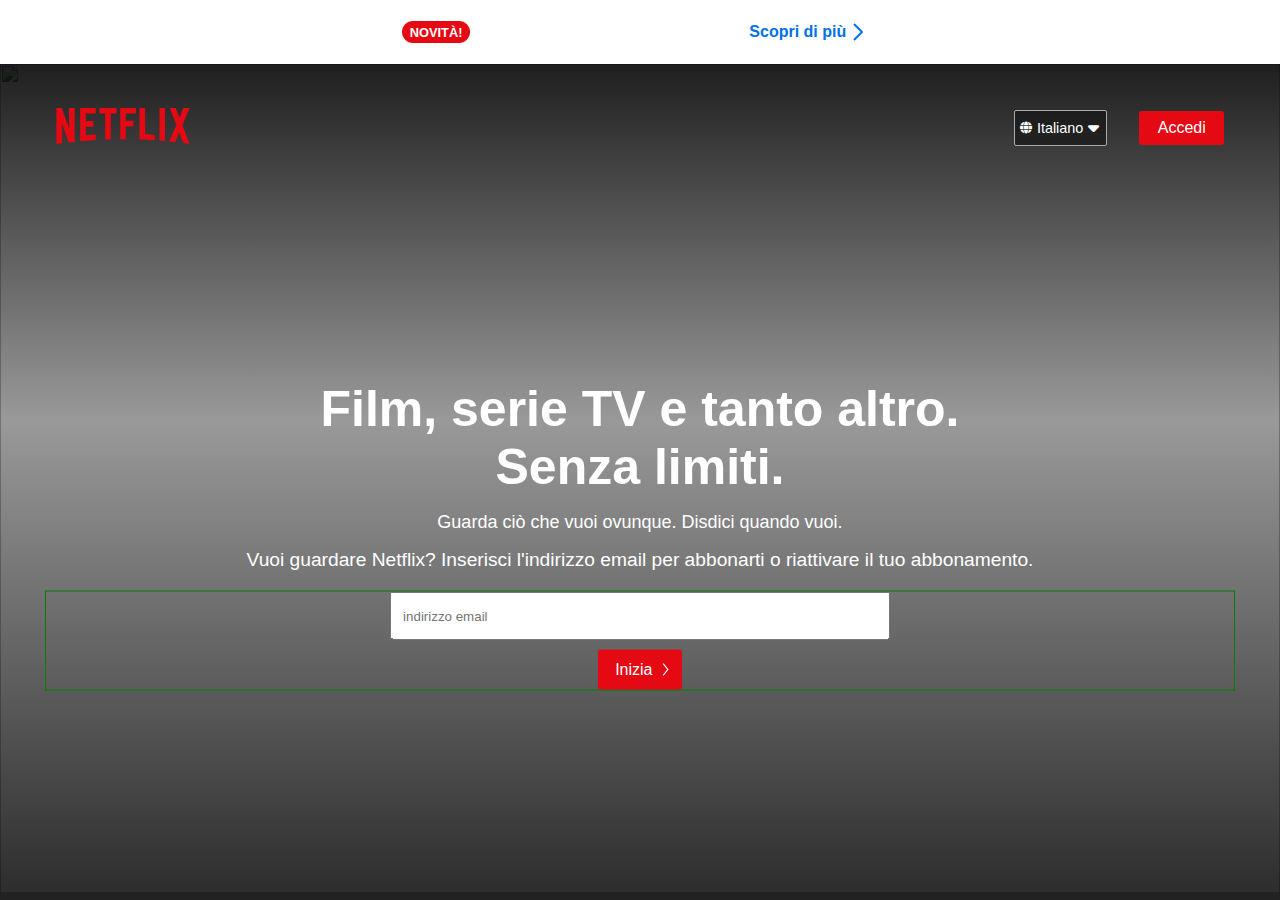
==== commit a22ac816: "dev" ====
--- a/index.html
+++ b/index.html
@@ -7,7 +7,7 @@
     <link rel="stylesheet" href="https://cdnjs.cloudflare.com/ajax/libs/font-awesome/4.7.0/css/font-awesome.min.css">
     <link rel="stylesheet" href="https://cdnjs.cloudflare.com/ajax/libs/font-awesome/6.3.0/css/all.min.css"/>
     <link rel="stylesheet" href="header.css">
-    <link rel="stylesheet" href="style.css">
+    <link rel="stylesheet" href="feature.css">
     <title>Document</title>
     
 
@@ -100,25 +100,7 @@
     </header>
    
     <main>
-        <div class="faq-container">
-            <div class="faq">
-                <span>Domande frequenti</span>
-                <div class="box">
-                    <div class="left">Cos'è Netflix?</div>
-                    <div class="right"><img src="assets/plus (2).png" alt=""></div>
-                </div>
-                <div class="box">
-                     <div class="left">Quanto costa Netflix?</div>
-                    <div class="right"><img src="assets/plus (2).png" alt=""></div></div>
-                <div class="box">
-                    <div class="left">Cosa cambia se scelgli un piano con pubblicità?</div>
-                    <div class="right"><img src="assets/plus (2).png" alt=""></div>
-                </div>
-                <div class="box"> <div class="left">Dove posso guardare netflix?</div>
-                <div class="right"><img src="assets/plus (2).png" alt=""></div>
-            </div>
-            </div>
-        </div>
+        
     </main>
     <footer>
         
--- a/feature.css
+++ b/feature.css
@@ -0,0 +1,107 @@
+.features {
+    padding: 50px 12%;
+    font-size: 22px;
+
+}
+
+.row {
+    display: flex;
+    width: 100%;
+    align-items: center;
+    flex-wrap: wrap;
+    padding: 50px 0;
+
+}
+
+.text-colon {
+    flex-basis: 50%;
+    margin-bottom: 20px;
+}
+
+.img-colon {
+    flex-basis: 50%;
+    margin-bottom: 20px;
+    object-fit: contain;
+
+
+}
+
+.img-colon img {
+    display: block;
+    width: 90%;
+    margin: auto;
+
+}
+
+.features h2 {
+    font-size: 50px;
+    font-weight: 600;
+    margin-bottom: 20px;
+
+}
+
+.video-container {
+    position: relative;
+    background-position: center center;
+    background-size: contain;
+
+
+}
+
+.video-background {
+    display: block;
+    width: 100%;
+    height: auto;
+
+}
+
+.video {
+    position: absolute;
+    top: 0;
+    left: 0;
+    z-index: -1;
+    width: 100%;
+    height: 75%;
+    justify-content: center;
+    align-items: center;
+
+
+}
+
+body {
+    color: #fff;
+}
+@font-face {
+    font-family: "netflix";
+    src: url(assets/NetflixSans-Regular.woff2);
+}
+
+.video-container2 {
+    position: relative;
+    background-position: center center;
+    background-size: contain;
+
+
+}
+
+.video-background2 {
+    display: block;
+    width: 100%;
+    height: auto;
+}
+.video2 {
+    position: absolute;
+    top: 0;
+    left: 20%;
+    z-index: -1;
+    width: 59%;
+    height: 75%;
+    justify-content: center;
+    align-items: center;
+    
+
+
+}
+.text-colon{
+    font-family: "netflix";
+}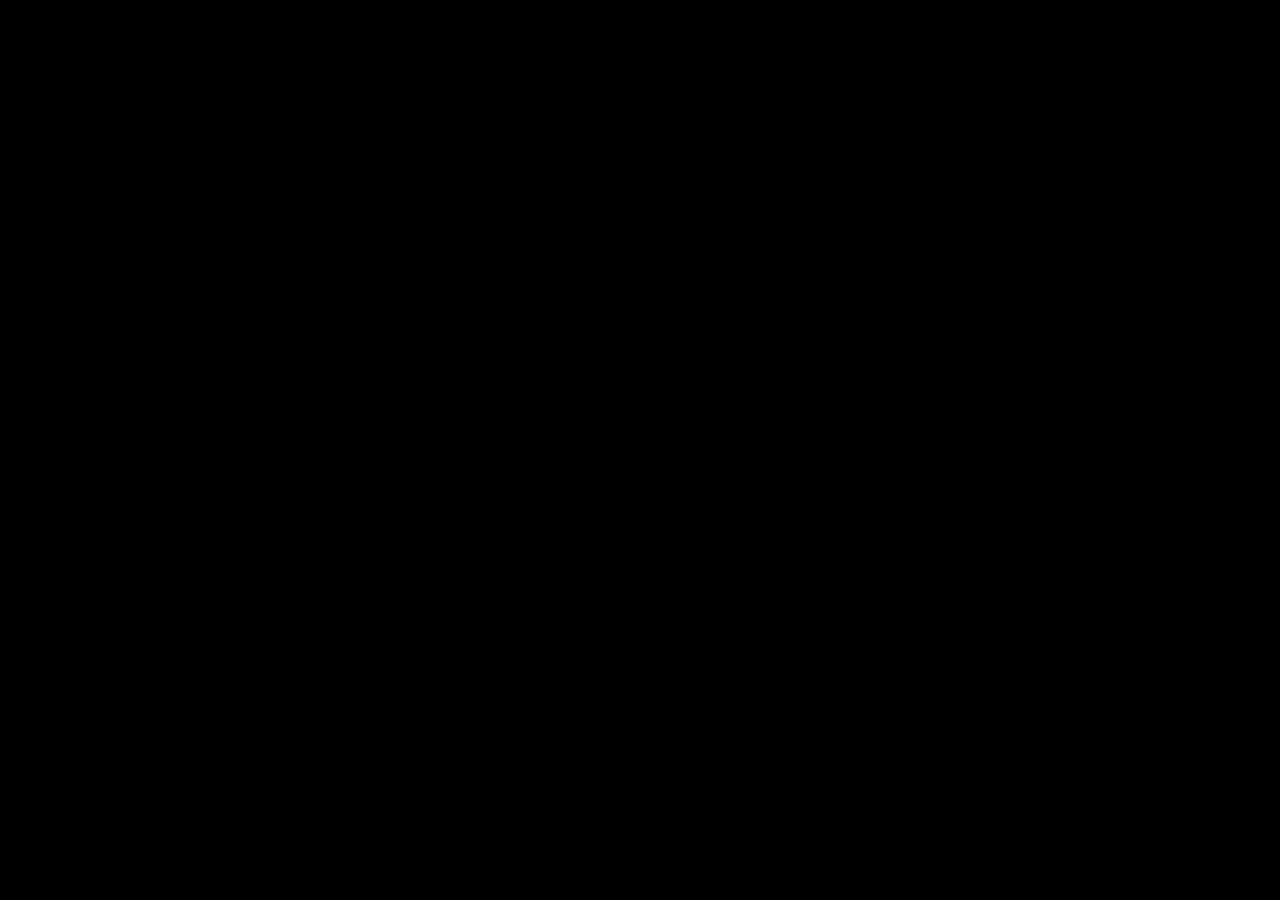
==== commit 61e68d95: "main" ====
--- a/index.html
+++ b/index.html
@@ -5,102 +5,16 @@
     <meta http-equiv="X-UA-Compatible" content="IE=edge">
     <meta name="viewport" content="width=device-width, initial-scale=1.0">
     <link rel="stylesheet" href="https://cdnjs.cloudflare.com/ajax/libs/font-awesome/4.7.0/css/font-awesome.min.css">
-    <link rel="stylesheet" href="https://cdnjs.cloudflare.com/ajax/libs/font-awesome/6.3.0/css/all.min.css"/>
-    <link rel="stylesheet" href="header.css">
-    <link rel="stylesheet" href="feature.css">
     <title>Document</title>
-    
+    <link rel="stylesheet" href="style.css">
 
 </head>
-
 <body>
-
-    <header class="header_wrapper">
-<!--banner superiore -->
-        <section class="header__banner">
-            <div class="header__banner__announcement">
-                Novità!
-            </div>
-            <div class="header__banner__announcement__text">
-                <p>Piani ora a partire da <span class="announcement_price">5,49 €</span><span>.</span></p>
-            </div>
-            <div class="header__banner__calltoaction__link">
-                <a href="">Scopri di più
-                    <svg width="24" height="24" viewBox="0 0 24 24" fill="none" xmlns="http://www.w3.org/2000/svg" class="button-icon icon-chevron-next"><path fill-rule="evenodd" clip-rule="evenodd" d="M7.29297 19.2928L14.5859 12L7.29297 4.70706L8.70718 3.29285L16.7072 11.2928C16.8947 11.4804 17.0001 11.7347 17.0001 12C17.0001 12.2652 16.8947 12.5195 16.7072 12.7071L8.70718 20.7071L7.29297 19.2928Z" fill="currentColor"></path></svg>
-                </a>
-            </div>
-        </section>
-
-<!--navbar menù superiore-->
-        
-            <section class="navbar__wrapper">
-
-                <div class="navbar">
-
-                    <div class="navbar__logo__section">
-                        <svg viewBox="0 0 111 30" data-uia="netflix-logo" class="svg-icon svg-icon-netflix-logo" aria-hidden="true" focusable="false"><g id="netflix-logo"><path fill ="#e50913" d="M105.06233,14.2806261 L110.999156,30 C109.249227,29.7497422 107.500234,29.4366857 105.718437,29.1554972 L102.374168,20.4686475 L98.9371075,28.4375293 C97.2499766,28.1563408 95.5928391,28.061674 93.9057081,27.8432843 L99.9372012,14.0931671 L94.4680851,-5.68434189e-14 L99.5313525,-5.68434189e-14 L102.593495,7.87421502 L105.874965,-5.68434189e-14 L110.999156,-5.68434189e-14 L105.06233,14.2806261 Z M90.4686475,-5.68434189e-14 L85.8749649,-5.68434189e-14 L85.8749649,27.2499766 C87.3746368,27.3437061 88.9371075,27.4055675 90.4686475,27.5930265 L90.4686475,-5.68434189e-14 Z M81.9055207,26.93692 C77.7186241,26.6557316 73.5307901,26.4064111 69.250164,26.3117443 L69.250164,-5.68434189e-14 L73.9366389,-5.68434189e-14 L73.9366389,21.8745899 C76.6248008,21.9373887 79.3120255,22.1557784 81.9055207,22.2804387 L81.9055207,26.93692 Z M64.2496954,10.6561065 L64.2496954,15.3435186 L57.8442216,15.3435186 L57.8442216,25.9996251 L53.2186709,25.9996251 L53.2186709,-5.68434189e-14 L66.3436123,-5.68434189e-14 L66.3436123,4.68741213 L57.8442216,4.68741213 L57.8442216,10.6561065 L64.2496954,10.6561065 Z M45.3435186,4.68741213 L45.3435186,26.2498828 C43.7810479,26.2498828 42.1876465,26.2498828 40.6561065,26.3117443 L40.6561065,4.68741213 L35.8121661,4.68741213 L35.8121661,-5.68434189e-14 L50.2183897,-5.68434189e-14 L50.2183897,4.68741213 L45.3435186,4.68741213 Z M30.749836,15.5928391 C28.687787,15.5928391 26.2498828,15.5928391 24.4999531,15.6875059 L24.4999531,22.6562939 C27.2499766,22.4678976 30,22.2495079 32.7809542,22.1557784 L32.7809542,26.6557316 L19.812541,27.6876933 L19.812541,-5.68434189e-14 L32.7809542,-5.68434189e-14 L32.7809542,4.68741213 L24.4999531,4.68741213 L24.4999531,10.9991564 C26.3126816,10.9991564 29.0936358,10.9054269 30.749836,10.9054269 L30.749836,15.5928391 Z M4.78114163,12.9684132 L4.78114163,29.3429562 C3.09401069,29.5313525 1.59340144,29.7497422 0,30 L0,-5.68434189e-14 L4.4690224,-5.68434189e-14 L10.562377,17.0315868 L10.562377,-5.68434189e-14 L15.2497891,-5.68434189e-14 L15.2497891,28.061674 C13.5935889,28.3437998 11.906458,28.4375293 10.1246602,28.6868498 L4.78114163,12.9684132 Z" id="Fill-14"></path></g></svg>
-                    </div>
-
-
-                    <div class="navbar__selectors__button">
-                        
-                        <div class="lang_selector">
-                            <i id="navbar-select-globe" class="fa-solid fa-globe"></i>
-                            <select id ="nav_select">
-                                <option>Italiano</option>
-                                <option>English</option>
-                            </select>
-                            <i id ="nav_select_down"class="fa-solid fa-caret-down"></i>
-                            
-                        </div>
-
-                        <div class="navbar__login__button">
-                            <button>Accedi</button>
-                        </div>
-                    </div>
-
-                </div>
-
-            </section>
-            <section class="background_images">
-                <div class="bg_overlay"></div>
-                <img class= "background_image" src="/assets/large_1800w.jpg" alt="">
-                      <!--inserire altri formati-->  
-            </section>
-
-            <section class="header_overlay_text">
-                <div class ="header_title">
-                    <h1>Film, serie TV e tanto altro.<br> Senza limiti.</h1>
-                </div>
-                <div class="header_overlay_content1">
-                    <h2>Guarda ciò che vuoi ovunque. Disdici quando vuoi.</h2>
-                </div>
-                <div class="header_overlay_content2">
-                    <p>Vuoi guardare Netflix? Inserisci l'indirizzo email per abbonarti o riattivare il tuo abbonamento.</p>
-                </div>
-                <div class="header_form">
-                    <div>
-                        <input class = "email_form" type="email" placeholder="   indirizzo email">
-                    </div>
-                    <div>
-                        <button class ="header_button_container">
-                        <div class="button_container">
-                            <div class="button_text">
-                                <p>Inizia</p>
-                            </div>
-                            <div class="form_button_icon">
-                                <svg viewBox="0 0 6 12" xmlns="http://www.w3.org/2000/svg"><path d="M.61 1.312l.78-.624L5.64 6l-4.25 5.312-.78-.624L4.36 6z" fill="white" fill-rule="evenodd"></path></svg>
-                            </div>
-                        </div>
-                        </button>
-                    </div>
-                </div>
-            </section>
+    <header>
 
     </header>
-   
     <main>
-        
+       
     </main>
     <footer>
         
--- a/style.css
+++ b/style.css
@@ -0,0 +1,62 @@
+*{
+    margin: 0;
+    padding: 0;
+    box-sizing: border-box;
+    
+}
+
+body{
+    background-color: #000000;
+}
+@font-face {
+    font-family: "netflix";
+    src: url(assets/NetflixSans-Regular.woff2);
+}
+.faq-container{
+    display: flex;
+    justify-content: center;
+    font-family: "netflix";
+}
+.faq{
+    width: 80%;
+    margin: 5%;
+}
+.box{
+    display: flex;
+    justify-content: space-between;
+    align-items: center;
+    margin: 10px 0;
+    padding: 20px;
+    background-color:#303030;
+    color: #ffffff;
+    height: 70px;
+}
+.right img{
+    width: 35px;
+    filter: invert(100%) sepia(0%) saturate(0%) hue-rotate(80deg) brightness(101%) contrast(104%); 
+}
+
+.faq span{
+    display: block;
+    text-align: center;
+    color: #ffffff;
+    font-size: 50px;
+    margin: 30px;
+    font-weight: bold;
+}
+@media  screen and (max-width:2000px) {
+    .faq span{
+        font-size: 40px;
+    }
+    .box{
+        font-size: 20px;
+    }
+}
+@media screen and (max-width:550px){
+    .left{
+        font-size: 70%;
+    }
+    .right img{
+        width: 1.5rem
+    }
+}
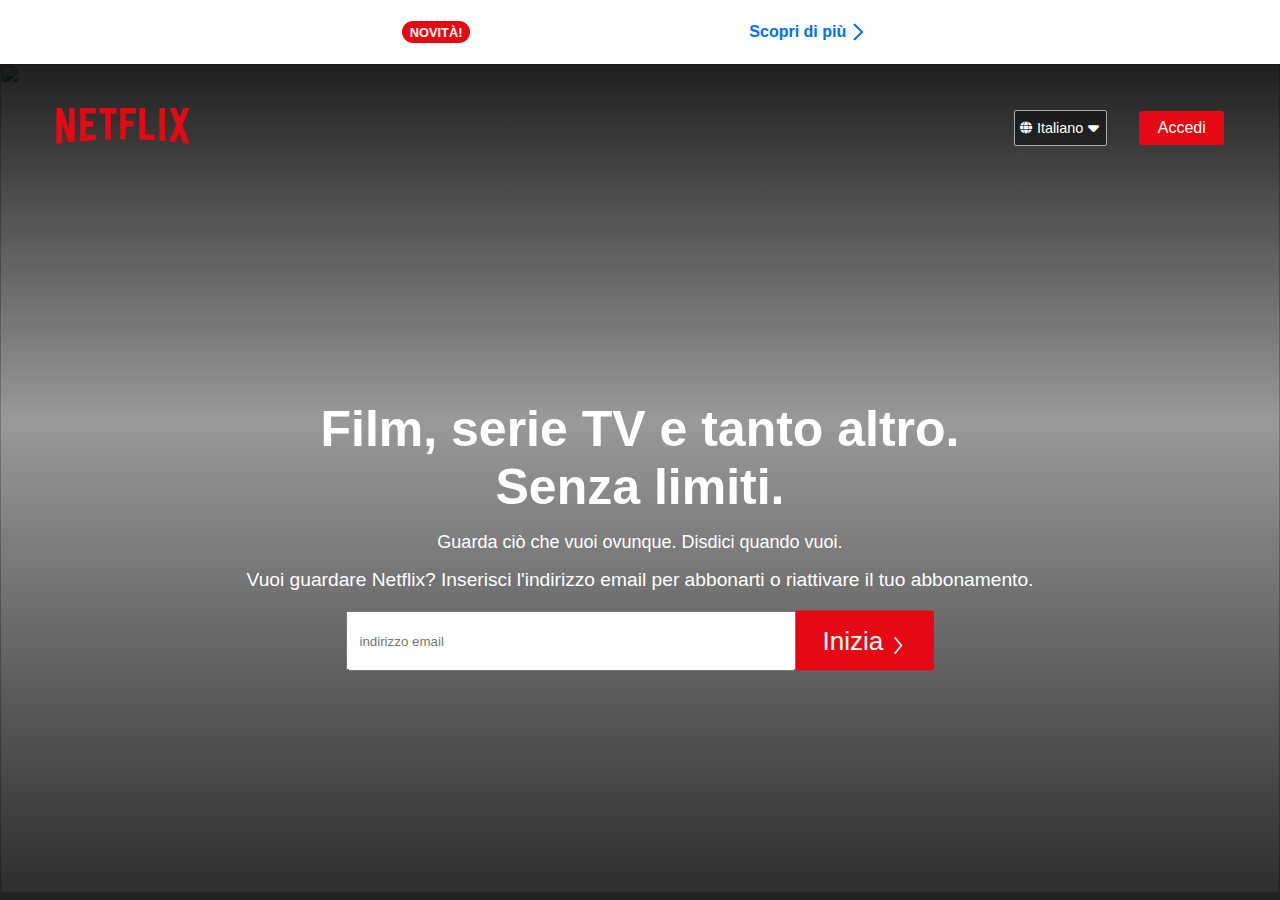
==== commit 782b188e: "Merge pull request #1 from paolobaiada/feature/Header" ====
--- a/index.html
+++ b/index.html
@@ -5,16 +5,103 @@
     <meta http-equiv="X-UA-Compatible" content="IE=edge">
     <meta name="viewport" content="width=device-width, initial-scale=1.0">
     <link rel="stylesheet" href="https://cdnjs.cloudflare.com/ajax/libs/font-awesome/4.7.0/css/font-awesome.min.css">
+    <link rel="stylesheet" href="https://cdnjs.cloudflare.com/ajax/libs/font-awesome/6.3.0/css/all.min.css"/>
+    <link rel="stylesheet" href="header.css">
+    <link rel="stylesheet" href="feature.css">
+
     <title>Document</title>
-    <link rel="stylesheet" href="style.css">
+    
 
 </head>
+
 <body>
-    <header>
+
+    <header class="header_wrapper">
+<!--banner superiore -->
+        <section class="header__banner">
+            <div class="header__banner__announcement">
+                Novità!
+            </div>
+            <div class="header__banner__announcement__text">
+                <p>Piani ora a partire da <span class="announcement_price">5,49 €</span><span>.</span></p>
+            </div>
+            <div class="header__banner__calltoaction__link">
+                <a href="">Scopri di più
+                    <svg width="24" height="24" viewBox="0 0 24 24" fill="none" xmlns="http://www.w3.org/2000/svg" class="button-icon icon-chevron-next"><path fill-rule="evenodd" clip-rule="evenodd" d="M7.29297 19.2928L14.5859 12L7.29297 4.70706L8.70718 3.29285L16.7072 11.2928C16.8947 11.4804 17.0001 11.7347 17.0001 12C17.0001 12.2652 16.8947 12.5195 16.7072 12.7071L8.70718 20.7071L7.29297 19.2928Z" fill="currentColor"></path></svg>
+                </a>
+            </div>
+        </section>
+
+<!--navbar menù superiore-->
+        
+            <section class="navbar__wrapper">
+
+                <div class="navbar">
+
+                    <div class="navbar__logo__section">
+                        <svg viewBox="0 0 111 30" data-uia="netflix-logo" class="svg-icon svg-icon-netflix-logo" aria-hidden="true" focusable="false"><g id="netflix-logo"><path fill ="#e50913" d="M105.06233,14.2806261 L110.999156,30 C109.249227,29.7497422 107.500234,29.4366857 105.718437,29.1554972 L102.374168,20.4686475 L98.9371075,28.4375293 C97.2499766,28.1563408 95.5928391,28.061674 93.9057081,27.8432843 L99.9372012,14.0931671 L94.4680851,-5.68434189e-14 L99.5313525,-5.68434189e-14 L102.593495,7.87421502 L105.874965,-5.68434189e-14 L110.999156,-5.68434189e-14 L105.06233,14.2806261 Z M90.4686475,-5.68434189e-14 L85.8749649,-5.68434189e-14 L85.8749649,27.2499766 C87.3746368,27.3437061 88.9371075,27.4055675 90.4686475,27.5930265 L90.4686475,-5.68434189e-14 Z M81.9055207,26.93692 C77.7186241,26.6557316 73.5307901,26.4064111 69.250164,26.3117443 L69.250164,-5.68434189e-14 L73.9366389,-5.68434189e-14 L73.9366389,21.8745899 C76.6248008,21.9373887 79.3120255,22.1557784 81.9055207,22.2804387 L81.9055207,26.93692 Z M64.2496954,10.6561065 L64.2496954,15.3435186 L57.8442216,15.3435186 L57.8442216,25.9996251 L53.2186709,25.9996251 L53.2186709,-5.68434189e-14 L66.3436123,-5.68434189e-14 L66.3436123,4.68741213 L57.8442216,4.68741213 L57.8442216,10.6561065 L64.2496954,10.6561065 Z M45.3435186,4.68741213 L45.3435186,26.2498828 C43.7810479,26.2498828 42.1876465,26.2498828 40.6561065,26.3117443 L40.6561065,4.68741213 L35.8121661,4.68741213 L35.8121661,-5.68434189e-14 L50.2183897,-5.68434189e-14 L50.2183897,4.68741213 L45.3435186,4.68741213 Z M30.749836,15.5928391 C28.687787,15.5928391 26.2498828,15.5928391 24.4999531,15.6875059 L24.4999531,22.6562939 C27.2499766,22.4678976 30,22.2495079 32.7809542,22.1557784 L32.7809542,26.6557316 L19.812541,27.6876933 L19.812541,-5.68434189e-14 L32.7809542,-5.68434189e-14 L32.7809542,4.68741213 L24.4999531,4.68741213 L24.4999531,10.9991564 C26.3126816,10.9991564 29.0936358,10.9054269 30.749836,10.9054269 L30.749836,15.5928391 Z M4.78114163,12.9684132 L4.78114163,29.3429562 C3.09401069,29.5313525 1.59340144,29.7497422 0,30 L0,-5.68434189e-14 L4.4690224,-5.68434189e-14 L10.562377,17.0315868 L10.562377,-5.68434189e-14 L15.2497891,-5.68434189e-14 L15.2497891,28.061674 C13.5935889,28.3437998 11.906458,28.4375293 10.1246602,28.6868498 L4.78114163,12.9684132 Z" id="Fill-14"></path></g></svg>
+                    </div>
+
+
+                    <div class="navbar__selectors__button">
+                        
+                        <div class="lang_selector">
+                            <i id="navbar-select-globe" class="fa-solid fa-globe"></i>
+                            <select id ="nav_select">
+                                <option>Italiano</option>
+                                <option>English</option>
+                            </select>
+                            <i id ="nav_select_down"class="fa-solid fa-caret-down"></i>
+                            
+                        </div>
+
+                        <div class="navbar__login__button">
+                            <button>Accedi</button>
+                        </div>
+                    </div>
+
+                </div>
+
+            </section>
+            <section class="background_images">
+                <div class="bg_overlay"></div>
+                <img class= "background_image" src="./assets/large_1800w.jpg" alt="">
+                      <!--inserire altri formati-->  
+            </section>
+
+            <section class="header_overlay_text">
+                <div class ="header_title">
+                    <h1>Film, serie TV e tanto altro.<br> Senza limiti.</h1>
+                </div>
+                <div class="header_overlay_content1">
+                    <h2>Guarda ciò che vuoi ovunque. Disdici quando vuoi.</h2>
+                </div>
+                <div class="header_overlay_content2">
+                    <p>Vuoi guardare Netflix? Inserisci l'indirizzo email per abbonarti o riattivare il tuo abbonamento.</p>
+                </div>
+                <div class="header_form">
+                    <div>
+                        <input class = "email_form" type="email" placeholder="   indirizzo email">
+                    </div>
+                    <div>
+                        <button class ="header_button_container">
+                        <div class="button_container">
+                            <div class="button_text">
+                                <p>Inizia</p>
+                            </div>
+                            <div class="form_button_icon">
+                                <svg viewBox="0 0 6 12" xmlns="http://www.w3.org/2000/svg"><path d="M.61 1.312l.78-.624L5.64 6l-4.25 5.312-.78-.624L4.36 6z" fill="white" fill-rule="evenodd"></path></svg>
+                            </div>
+                        </div>
+                        </button>
+                    </div>
+                </div>
+            </section>
 
     </header>
+   
     <main>
-       
+        
     </main>
     <footer>
         
--- a/header.css
+++ b/header.css
@@ -0,0 +1,517 @@
+*{
+    margin: 0px;
+    padding: 0px;
+    box-sizing: border-box;
+    font-family: Netflix Sans,Helvetica Neue,Segoe UI,Roboto,Ubuntu,sans-serif;;
+}
+
+
+:root{
+    --red:#e50913;
+    --white:#ffff;
+    --blue:#0071eb;
+}
+.header__banner{
+    display: flex;
+    min-height: 4rem;
+    background-color:var(--white);
+    justify-content: center;
+    align-items: center;
+    
+}
+
+@media (min-width: 411px) and (max-width: 480px){
+    .header__banner{
+        padding: 0 1rem;
+    }
+}
+
+.header__banner__announcement{
+    background-color: var(--red);
+    border-radius: 17px;
+    color: var(--white);
+    margin: .5rem 1rem;
+    padding: .2rem .5rem;
+    text-transform: uppercase;
+    font-weight: 700;
+    font-size: .8rem;
+}
+
+
+@media (min-width: 280px) and (max-width: 500px){
+    .header__banner__announcement{
+        font-size: 0.6rem;
+        margin: 0.5rem 0.7rem;
+        padding: 0.3rem 0.5rem;
+    }
+}
+
+
+.header__banner__announcement__text{
+    font-size: 1.1rem ;
+}
+
+@media (min-width: 375px) and (max-width: 410px){
+    .header__banner__announcement__text{
+        padding-left: .3rem;
+    }
+}
+
+@media (min-width: 280px) and (max-width: 500px){
+    .header__banner__announcement__text{
+        display: flex;
+        flex-shrink: 6;
+        font-size: 14px;
+    }
+}
+
+.announcement_price{
+    font-size: 1.3rem;
+    font-weight: 800;
+}
+
+@media (min-width: 280px) and (max-width: 500px){
+    .announcement_price{
+        font-size: 15px;
+        font-weight: 800;
+    }
+}
+
+.header__banner__calltoaction__link{
+    color: var(--blue);
+    font-weight: 600;
+    padding-left: 1rem;  
+}
+
+@media (min-width: 280px) and (max-width: 500px){
+    .header__banner__calltoaction__link{
+        font-size: 0.9rem;
+    }
+}
+@media (min-width: 280px) and (max-width: 500px){
+    .header__banner__calltoaction__link{
+        font-size: .8rem;
+        padding: 0 .6rem;
+        white-space: nowrap;
+    }
+}
+
+.header__banner__calltoaction__link > a{
+    align-items: center;
+    color: inherit;
+    display: flex;
+    font-size: 1rem;
+    font-weight: 700;
+    justify-content: center;
+    margin: .5em auto;
+    text-decoration: none;
+}
+
+@media (min-width: 500px){
+    .header__banner__calltoaction__link > a{
+        line-height: 1em;
+        margin-right: .5em;
+        min-height: 37px;
+        min-width: 98px;
+        padding: 12px 1em;
+        width: auto;
+    }
+}
+
+/*navbar*/
+
+body{
+    min-width: 320px;
+}
+
+.navbar__wrapper{
+    width: 100%;
+    padding-top:20px;
+    position: absolute;
+    z-index: 10;
+}
+.navbar{
+    padding-top: 8px;
+    display: flex;
+    margin: 0 3.5rem;
+    height: 5rem;
+    align-items: center;
+    justify-content: space-between;
+    
+}
+@media (min-width: 550px) and (max-width: 949px){
+    .navbar{
+        margin: 0 45px;
+    }
+}
+@media (max-width: 549px){
+    .navbar{
+        margin: 0 5%;
+    }
+}
+
+.navbar__logo__section > svg{
+    height: 2.25rem;
+    width: 8.375rem;
+}
+
+@media (min-width: 550px) and (max-width: 949px){
+    .navbar__logo__section > svg{
+    height: 2rem;
+    width: 6.75rem;
+    }
+}
+@media (max-width: 549px){
+    .navbar__logo__section > svg{
+        height: 1.5rem;
+        width: auto;
+    }
+}
+
+.navbar__selectors__button{
+    display: flex;
+    align-items: center;
+}
+
+.lang_selector{
+    margin: 0;
+    margin-right: .75rem;
+    margin-left: 2rem;   
+    display: flex;
+    align-items: center;
+    position: relative;
+}
+
+
+@media (min-width: 550px) and (max-width: 949px){
+    .lang_selector{
+        margin-right: 1.5rem;
+    }
+}
+@media (min-width: 950px){
+    .lang_selector{
+        margin-right: 2rem;
+    }
+}
+.lang_selector > select {
+    width: 93.56px;
+    height: 35.9px;
+    padding-left: 1.375rem;
+    padding-right: 1.375rem;
+    background: rgba(0,0,0,.4);
+    border: 1px solid #aaa;
+    appearance: none;
+    border-radius: 2px;
+    color: var(--white);
+    font-size: 0.9rem;
+    font-weight:400;
+}
+
+@media (max-width: 549px){
+    .lang_selector > select{
+        height: 27.8px;
+    }
+}
+
+.navbar__login__button > button{
+    width: 84.54px;
+    height: 34.51px;
+    border-radius: 3px;
+    border: none;
+    background-color: var(--red);
+    color: var(--white);
+    font-size: 1rem;
+    font-weight: 400;
+    padding: 7px 17px;
+}
+
+@media (max-width: 549px) {
+    .navbar__login__button > button{
+        width: 61.5px;
+        height: 25.93px;
+        font-size: .9rem;
+        padding: .25rem .5rem;
+    }
+}
+
+#navbar-select-globe{
+    color:white;
+    position: absolute;
+    z-index: 1;
+    font-size: 0.75rem;
+    margin-left:0.37rem
+    
+}
+#nav_select{
+    position:relative;
+}
+
+.nav_select {
+    appearance: none;
+    -webkit-appearance: none;
+    padding: 5px;
+    width: 100%;
+    border: 1px solid black;
+    border-radius: 5px;
+  }
+
+  #nav_select_down{
+    position: absolute;
+    right: 8px;
+    font-size: 1.1rem;
+    color: var(--white)
+
+  }
+
+  /*background header */
+
+.header_wrapper{
+    position: relative;
+    width: 100%;
+    height: 100vh;
+    border-bottom:8px solid #222;
+    overflow: hidden;
+}
+
+@media (max-width: 549px) {
+    .header_wrapper{
+        height: 600px;
+    }
+}
+.background_images{
+    height: 100%;
+    width: 100%;
+    position:relative;
+    
+}
+
+.background_image{
+    height: 100%;
+    object-fit: cover;
+    width: 100%;
+    
+}
+
+
+/* overlay bg */
+
+.bg_overlay{
+    height: 100%;
+    width: 100%;
+    position: absolute;
+    background: rgba(0,0,0,.4);
+    background-image: linear-gradient(0deg,rgba(0,0,0,.8) 0,transparent 60%,rgba(0,0,0,.8));
+}
+
+
+
+@media (max-width: 949px) and (orientation: portrait){
+    .bg_overlay{
+        background-image: linear-gradient(0deg,rgba(0,0,0,.8) 0,transparent 40%,transparent 75%,rgba(0,0,0,.8));
+    }
+
+}
+
+
+
+.header_overlay_text{
+    position:absolute;
+    color:var(--white);
+    top: 60%;
+    left: 50%;
+    transform: translate(-50%, -50%);
+    display: flex;
+    flex-direction: column;
+    align-items: center;
+}
+
+/*  header text */
+.header_overlay_text{
+    margin-bottom: 0;
+    padding: 50px 5%;
+    width: 100%;
+    
+}
+
+@media  (min-width: 550px) {
+    .header_overlay_text{
+        padding:70px 45px;
+    }
+}
+
+@media  (max-width: 549px){
+    .header_overlay_text h1{
+        font-size: 1.5rem;
+        
+    }
+}
+
+@media (max-width: 549px) {
+    .header_overlay_text{
+        padding:30px 0;
+    }
+}
+.header_title{
+    font-size: 1.5em;
+    margin: 0 auto;
+    text-align: center;
+}
+@media  (min-width: 550px) and (max-width: 949px) {
+    .header_title > h1 {
+        font-size: 3.125rem;
+    }
+    .header_overlay_content1 > h2 {
+        font-size: 1.625rem;
+    }
+}
+@media  (min-width: 950px) and (max-width: 1449px){
+    .header_title > h1{
+        font-size:3.125rem;
+    }
+}
+
+@media  (min-width: 950px){
+    .header_overlay_content1 {
+        font-size: 1.625rem;
+    }
+}
+
+.header_overlay_content1 > h2{
+    font-size: 1.125rem;
+    margin: 1rem auto;
+    text-align: center;
+    max-width: 640px;
+    font-weight: 400;
+}
+
+.header_overlay_content2{
+    font-size: 18px;
+    text-align: center;
+    padding: 0 10%;
+}
+
+@media (min-width: 740px){
+    .header_overlay_content2 > p{
+        font-size: 23px;
+    }
+}
+
+@media  (min-width: 400px) and (max-width: 949px){
+    .header_overlay_content2{
+        padding: 0 10%;
+    }
+}
+
+@media  (min-width: 950px) {
+    .header_overlay_content2 p{
+        font-size: 1.2rem;
+        max-width: none;
+        padding-bottom: 20px;
+    }
+}
+
+@media  (min-width: 950px){
+    .header_form{
+        display: flex;
+        margin:0 auto;
+    }
+}
+
+.header_form{
+    margin-top:10px;
+    text-align: center;
+    
+    width:100%;
+    display: flex;
+    flex-direction: column;
+    gap:10px;
+}
+@media (min-width: 949px) {
+    .header_form{
+        display: flex;
+        flex-direction: row;
+        justify-content: center;
+        gap:0
+    }
+}
+@media (max-width:548px) {
+    .header_form{
+        width: 90%;
+    }
+}
+
+@media  (min-width: 950px){
+    .header_form{
+        display: flex;
+        margin:0 auto;
+        justify-content: center;
+    }
+}
+
+.email_form {
+    margin: 0 auto;
+    width: 100%;
+    max-width: 500px;
+    height: 47.99px;
+}
+
+@media  (min-width: 739px) {
+    .email_form{
+        height: 60px;
+    }
+}
+@media  (min-width: 949px) {
+    .email_form{
+        width: 450px;
+    }
+}
+
+
+.header_button_container{
+    width: 84.38px;
+    height: 40px;
+    background-color: var(--red);
+    border:none;
+    border-radius: 3px;
+    
+}
+
+.form_button_icon{
+    width: 7px;
+    position: relative;
+    top:2px;
+}
+@media  (min-width:949px){
+    .form_button_icon{
+        width: 10px;
+        top:10px;
+        right:8px
+    }
+}
+
+.button_container{
+    display: flex;
+    justify-content: space-evenly;
+    font-size: 1rem;
+    color: var(--white);
+}
+
+@media  (min-width: 949px) {
+    .button_text{
+        font-size:1.625rem;
+    }
+}
+.button_text{
+    position: relative;
+    left:4px;
+}
+
+@media  (min-width:949px) {
+.header_button_container{
+    height: 100%;
+    width:137.39px;
+    border-top-left-radius:0;
+    border-bottom-left-radius: 0;
+
+    }
+}--- a/feature.css
+++ b/feature.css
@@ -0,0 +1,107 @@
+.features {
+    padding: 50px 12%;
+    font-size: 22px;
+
+}
+
+.row {
+    display: flex;
+    width: 100%;
+    align-items: center;
+    flex-wrap: wrap;
+    padding: 50px 0;
+
+}
+
+.text-colon {
+    flex-basis: 50%;
+    margin-bottom: 20px;
+}
+
+.img-colon {
+    flex-basis: 50%;
+    margin-bottom: 20px;
+    object-fit: contain;
+
+
+}
+
+.img-colon img {
+    display: block;
+    width: 90%;
+    margin: auto;
+
+}
+
+.features h2 {
+    font-size: 50px;
+    font-weight: 600;
+    margin-bottom: 20px;
+
+}
+
+.video-container {
+    position: relative;
+    background-position: center center;
+    background-size: contain;
+
+
+}
+
+.video-background {
+    display: block;
+    width: 100%;
+    height: auto;
+
+}
+
+.video {
+    position: absolute;
+    top: 0;
+    left: 0;
+    z-index: -1;
+    width: 100%;
+    height: 75%;
+    justify-content: center;
+    align-items: center;
+
+
+}
+
+body {
+    color: #fff;
+}
+@font-face {
+    font-family: "netflix";
+    src: url(assets/NetflixSans-Regular.woff2);
+}
+
+.video-container2 {
+    position: relative;
+    background-position: center center;
+    background-size: contain;
+
+
+}
+
+.video-background2 {
+    display: block;
+    width: 100%;
+    height: auto;
+}
+.video2 {
+    position: absolute;
+    top: 0;
+    left: 20%;
+    z-index: -1;
+    width: 59%;
+    height: 75%;
+    justify-content: center;
+    align-items: center;
+    
+
+
+}
+.text-colon{
+    font-family: "netflix";
+}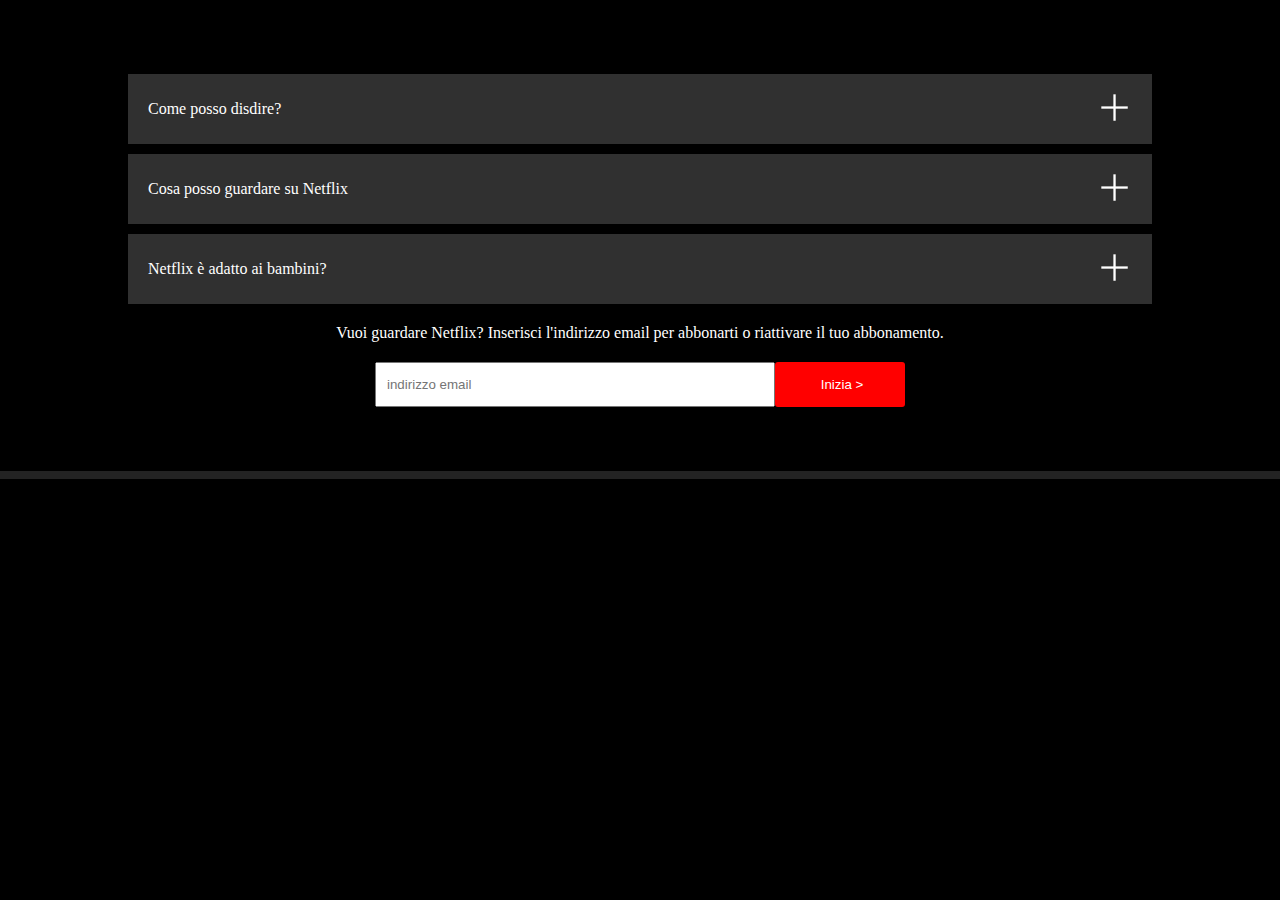
==== commit 399a6412: "Changes" ====
--- a/index.html
+++ b/index.html
@@ -1,110 +1,58 @@
+
 <!DOCTYPE html>
 <html lang="en">
-<head>
-    <meta charset="UTF-8">
-    <meta http-equiv="X-UA-Compatible" content="IE=edge">
-    <meta name="viewport" content="width=device-width, initial-scale=1.0">
-    <link rel="stylesheet" href="https://cdnjs.cloudflare.com/ajax/libs/font-awesome/4.7.0/css/font-awesome.min.css">
-    <link rel="stylesheet" href="https://cdnjs.cloudflare.com/ajax/libs/font-awesome/6.3.0/css/all.min.css"/>
-    <link rel="stylesheet" href="header.css">
-    <link rel="stylesheet" href="feature.css">
-
-    <title>Document</title>
-    
-
-</head>
-
-<body>
-
-    <header class="header_wrapper">
-<!--banner superiore -->
-        <section class="header__banner">
-            <div class="header__banner__announcement">
-                Novità!
-            </div>
-            <div class="header__banner__announcement__text">
-                <p>Piani ora a partire da <span class="announcement_price">5,49 €</span><span>.</span></p>
-            </div>
-            <div class="header__banner__calltoaction__link">
-                <a href="">Scopri di più
-                    <svg width="24" height="24" viewBox="0 0 24 24" fill="none" xmlns="http://www.w3.org/2000/svg" class="button-icon icon-chevron-next"><path fill-rule="evenodd" clip-rule="evenodd" d="M7.29297 19.2928L14.5859 12L7.29297 4.70706L8.70718 3.29285L16.7072 11.2928C16.8947 11.4804 17.0001 11.7347 17.0001 12C17.0001 12.2652 16.8947 12.5195 16.7072 12.7071L8.70718 20.7071L7.29297 19.2928Z" fill="currentColor"></path></svg>
-                </a>
-            </div>
-        </section>
-
-<!--navbar menù superiore-->
-        
-            <section class="navbar__wrapper">
-
-                <div class="navbar">
-
-                    <div class="navbar__logo__section">
-                        <svg viewBox="0 0 111 30" data-uia="netflix-logo" class="svg-icon svg-icon-netflix-logo" aria-hidden="true" focusable="false"><g id="netflix-logo"><path fill ="#e50913" d="M105.06233,14.2806261 L110.999156,30 C109.249227,29.7497422 107.500234,29.4366857 105.718437,29.1554972 L102.374168,20.4686475 L98.9371075,28.4375293 C97.2499766,28.1563408 95.5928391,28.061674 93.9057081,27.8432843 L99.9372012,14.0931671 L94.4680851,-5.68434189e-14 L99.5313525,-5.68434189e-14 L102.593495,7.87421502 L105.874965,-5.68434189e-14 L110.999156,-5.68434189e-14 L105.06233,14.2806261 Z M90.4686475,-5.68434189e-14 L85.8749649,-5.68434189e-14 L85.8749649,27.2499766 C87.3746368,27.3437061 88.9371075,27.4055675 90.4686475,27.5930265 L90.4686475,-5.68434189e-14 Z M81.9055207,26.93692 C77.7186241,26.6557316 73.5307901,26.4064111 69.250164,26.3117443 L69.250164,-5.68434189e-14 L73.9366389,-5.68434189e-14 L73.9366389,21.8745899 C76.6248008,21.9373887 79.3120255,22.1557784 81.9055207,22.2804387 L81.9055207,26.93692 Z M64.2496954,10.6561065 L64.2496954,15.3435186 L57.8442216,15.3435186 L57.8442216,25.9996251 L53.2186709,25.9996251 L53.2186709,-5.68434189e-14 L66.3436123,-5.68434189e-14 L66.3436123,4.68741213 L57.8442216,4.68741213 L57.8442216,10.6561065 L64.2496954,10.6561065 Z M45.3435186,4.68741213 L45.3435186,26.2498828 C43.7810479,26.2498828 42.1876465,26.2498828 40.6561065,26.3117443 L40.6561065,4.68741213 L35.8121661,4.68741213 L35.8121661,-5.68434189e-14 L50.2183897,-5.68434189e-14 L50.2183897,4.68741213 L45.3435186,4.68741213 Z M30.749836,15.5928391 C28.687787,15.5928391 26.2498828,15.5928391 24.4999531,15.6875059 L24.4999531,22.6562939 C27.2499766,22.4678976 30,22.2495079 32.7809542,22.1557784 L32.7809542,26.6557316 L19.812541,27.6876933 L19.812541,-5.68434189e-14 L32.7809542,-5.68434189e-14 L32.7809542,4.68741213 L24.4999531,4.68741213 L24.4999531,10.9991564 C26.3126816,10.9991564 29.0936358,10.9054269 30.749836,10.9054269 L30.749836,15.5928391 Z M4.78114163,12.9684132 L4.78114163,29.3429562 C3.09401069,29.5313525 1.59340144,29.7497422 0,30 L0,-5.68434189e-14 L4.4690224,-5.68434189e-14 L10.562377,17.0315868 L10.562377,-5.68434189e-14 L15.2497891,-5.68434189e-14 L15.2497891,28.061674 C13.5935889,28.3437998 11.906458,28.4375293 10.1246602,28.6868498 L4.78114163,12.9684132 Z" id="Fill-14"></path></g></svg>
-                    </div>
-
-
-                    <div class="navbar__selectors__button">
-                        
-                        <div class="lang_selector">
-                            <i id="navbar-select-globe" class="fa-solid fa-globe"></i>
-                            <select id ="nav_select">
-                                <option>Italiano</option>
-                                <option>English</option>
-                            </select>
-                            <i id ="nav_select_down"class="fa-solid fa-caret-down"></i>
-                            
-                        </div>
-
-                        <div class="navbar__login__button">
-                            <button>Accedi</button>
-                        </div>
-                    </div>
-
-                </div>
-
-            </section>
-            <section class="background_images">
-                <div class="bg_overlay"></div>
-                <img class= "background_image" src="./assets/large_1800w.jpg" alt="">
-                      <!--inserire altri formati-->  
-            </section>
-
-            <section class="header_overlay_text">
-                <div class ="header_title">
-                    <h1>Film, serie TV e tanto altro.<br> Senza limiti.</h1>
-                </div>
-                <div class="header_overlay_content1">
-                    <h2>Guarda ciò che vuoi ovunque. Disdici quando vuoi.</h2>
-                </div>
-                <div class="header_overlay_content2">
-                    <p>Vuoi guardare Netflix? Inserisci l'indirizzo email per abbonarti o riattivare il tuo abbonamento.</p>
-                </div>
-                <div class="header_form">
-                    <div>
-                        <input class = "email_form" type="email" placeholder="   indirizzo email">
-                    </div>
-                    <div>
-                        <button class ="header_button_container">
-                        <div class="button_container">
-                            <div class="button_text">
-                                <p>Inizia</p>
-                            </div>
-                            <div class="form_button_icon">
-                                <svg viewBox="0 0 6 12" xmlns="http://www.w3.org/2000/svg"><path d="M.61 1.312l.78-.624L5.64 6l-4.25 5.312-.78-.624L4.36 6z" fill="white" fill-rule="evenodd"></path></svg>
-                            </div>
-                        </div>
-                        </button>
-                    </div>
-                </div>
-            </section>
+  <head>
+    <meta charset="UTF-8" />
+    <meta http-equiv="X-UA-Compatible" content="IE=edge" />
+    <meta name="viewport" content="width=device-width, initial-scale=1.0" />
+    <title>netflix</title>
+    <link rel="stylesheet" href="style.css" />
+  </head>
+  <body>
+    <header>
 
     </header>
-   
     <main>
-        
+      <section>
+        <div class="faq-container-2">
+            <div class="faq-2">
+            <div class="box-text">
+                <div class="text">Come posso disdire?</div>
+                <div class="img"><img src="assets/plus (2).png" alt=""></div>
+            </div>
+            <div class="box-text">
+                <div class="text">Cosa posso guardare su Netflix</div>
+                <div class="img"><img src="assets/plus (2).png" alt=""></div>
+            </div>
+            <div class="box-text"> 
+               <div class="text">Netflix è adatto ai bambini?</div>
+               <div class="img"><img src="assets/plus (2).png" alt=""></div>
+            </div>
+          <div class="paragraph">
+            <p>
+              Vuoi guardare Netflix? Inserisci l'indirizzo email per abbonarti o
+              riattivare il tuo abbonamento.
+            </p>
+          </div>
+          <div class="form">
+            <div class="margin_email">
+              <input class="email" type="email" placeholder="indirizzo email" />
+            </div>
+            <div>
+              <button class="container-button">
+                <div class="button-container">
+                  <div class="start">
+                    <p>Inizia ></p>
+                  </div>
+                </div>
+              </button>
+            </div>
+          </div>
+        </div>
+      </section>
     </main>
-    <footer>
-        
-    </footer>
-</body>
+  </body>
+  <footer>
+
+  </footer>
 </html>--- a/style.css
+++ b/style.css
@@ -0,0 +1,169 @@
+* {
+  padding: 0;
+  margin: 0;
+  box-sizing: border-box;
+}
+body {
+  background-color: black;
+}
+.faq-container-2 {
+  display: flex;
+  justify-content: center;
+  border-bottom: 8px solid #232323;
+}
+.faq-2 {
+  width: 80%;
+  margin: 5%;
+}
+.box-text {
+  display: flex;
+  justify-content: space-between;
+  align-items: center;
+  margin: 10px 0;
+  padding: 20px;
+  background-color: #303030;
+  color: #ffffff;
+  height: 70px;
+}
+.img img {
+  width: 35px;
+  filter: invert(100%);
+}
+
+.faq span {
+  display: block;
+  text-align: center;
+  color: #ffffff;
+  font-size: 50px;
+  margin: 30px;
+  font-weight: bold;
+}
+section {
+  width: 100%;
+  height: 100vh;
+  border-bottom: 50px;
+}
+.paragraph {
+  color: white;
+  display: flex;
+  justify-content: center;
+  font-size: medium;
+  padding: 10px;
+  padding-top: 5px;
+  margin-bottom: 10px;
+  margin-top: 15px;
+}
+.paragraph p {
+  width: 650px;
+  display: flex;
+  justify-content: center;
+}
+.form {
+  margin-top: 10px;
+  text-align: center;
+
+  width: 100%;
+  display: flex;
+  flex-direction: column;
+  gap: 10px;
+}
+
+.email {
+  margin: 0 auto;
+  width: 100%;
+  max-width: 400px;
+  height: 48px;
+}
+
+.container-button {
+  width: 84px;
+  height: 40px;
+  background-color: red;
+  border: none;
+  border-radius: 3px;
+}
+
+.buttoncontainer {
+  display: flex;
+  justify-content: space-evenly;
+  color: white;
+}
+.start {
+  position: relative;
+  left: 2px;
+}
+.start p {
+  color: white;
+}
+.email {
+  padding-left: 10px;
+}
+@media (min-width: 949px) {
+  .container-button {
+    height: 100%;
+    width: 130px;
+  }
+}
+@media (max-width: 949px) {
+  .margin_email {
+    margin: 0 10px;
+  }
+}
+@media (max-width: 949px) {
+  .faq-2 {
+    margin: 0 30px;
+  }
+}
+@media (max-width: 949px) {
+  .paragraph {
+    margin: 0 30px;
+  }
+}
+@media (min-width: 739px) {
+  .email {
+    height: 45px;
+  }
+}
+@media (min-width: 949px) {
+  .email {
+    width: 400px;
+  }
+}
+@media (min-width: 949px) {
+  .form {
+    display: flex;
+    flex-direction: row;
+    justify-content: center;
+    gap: 0;
+  }
+}
+@media (max-width: 548px) {
+  .form {
+    width: 90%;
+    padding-left: 10%;
+  }
+}
+
+@media (min-width: 950px) {
+  .form {
+    display: flex;
+    margin: 0 auto;
+    justify-content: center;
+  }
+}
+@media screen and (max-width: 2000px) {
+  .box {
+    font-size: 20px;
+  }
+  .p {
+    font-size: 50%;
+  }
+}
+@media screen and (max-width: 550px) {
+  .text {
+    font-size: 70%;
+  }
+  .img img {
+    width: 1.5rem;
+  }
+}
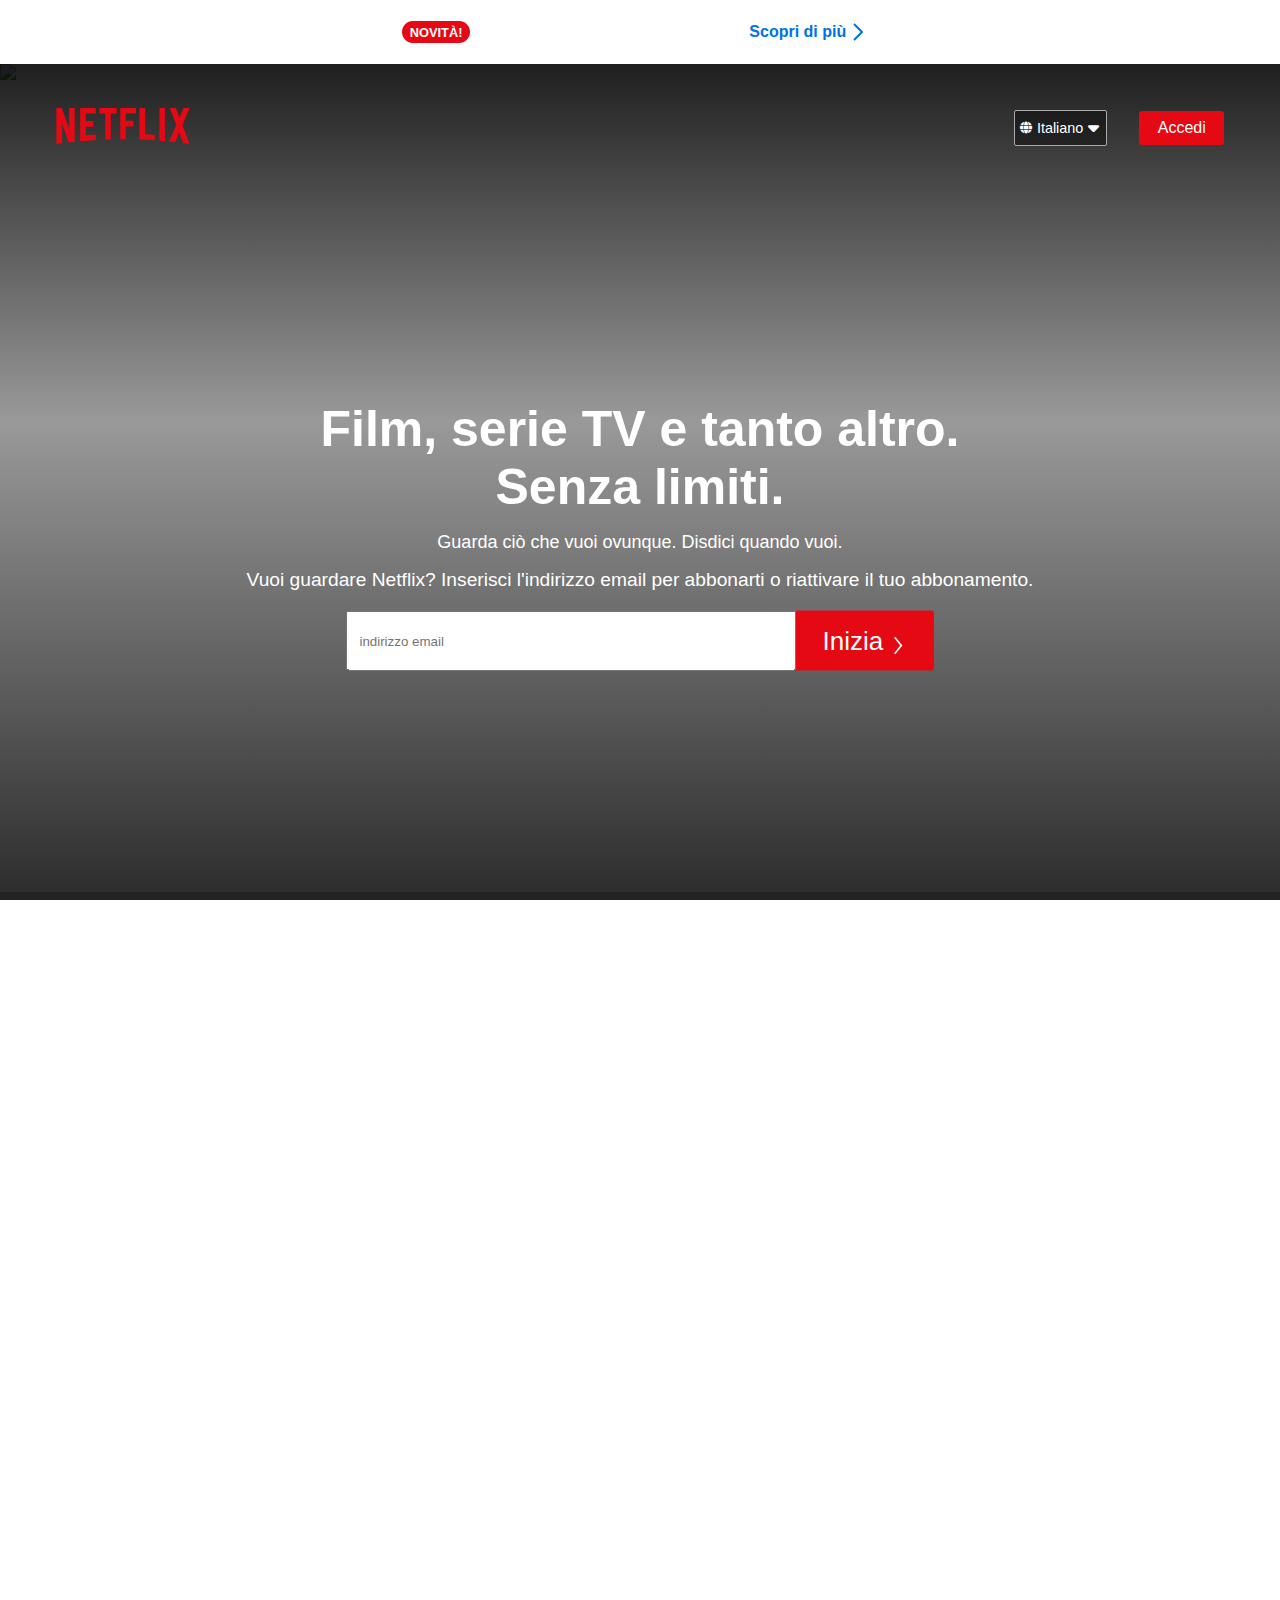
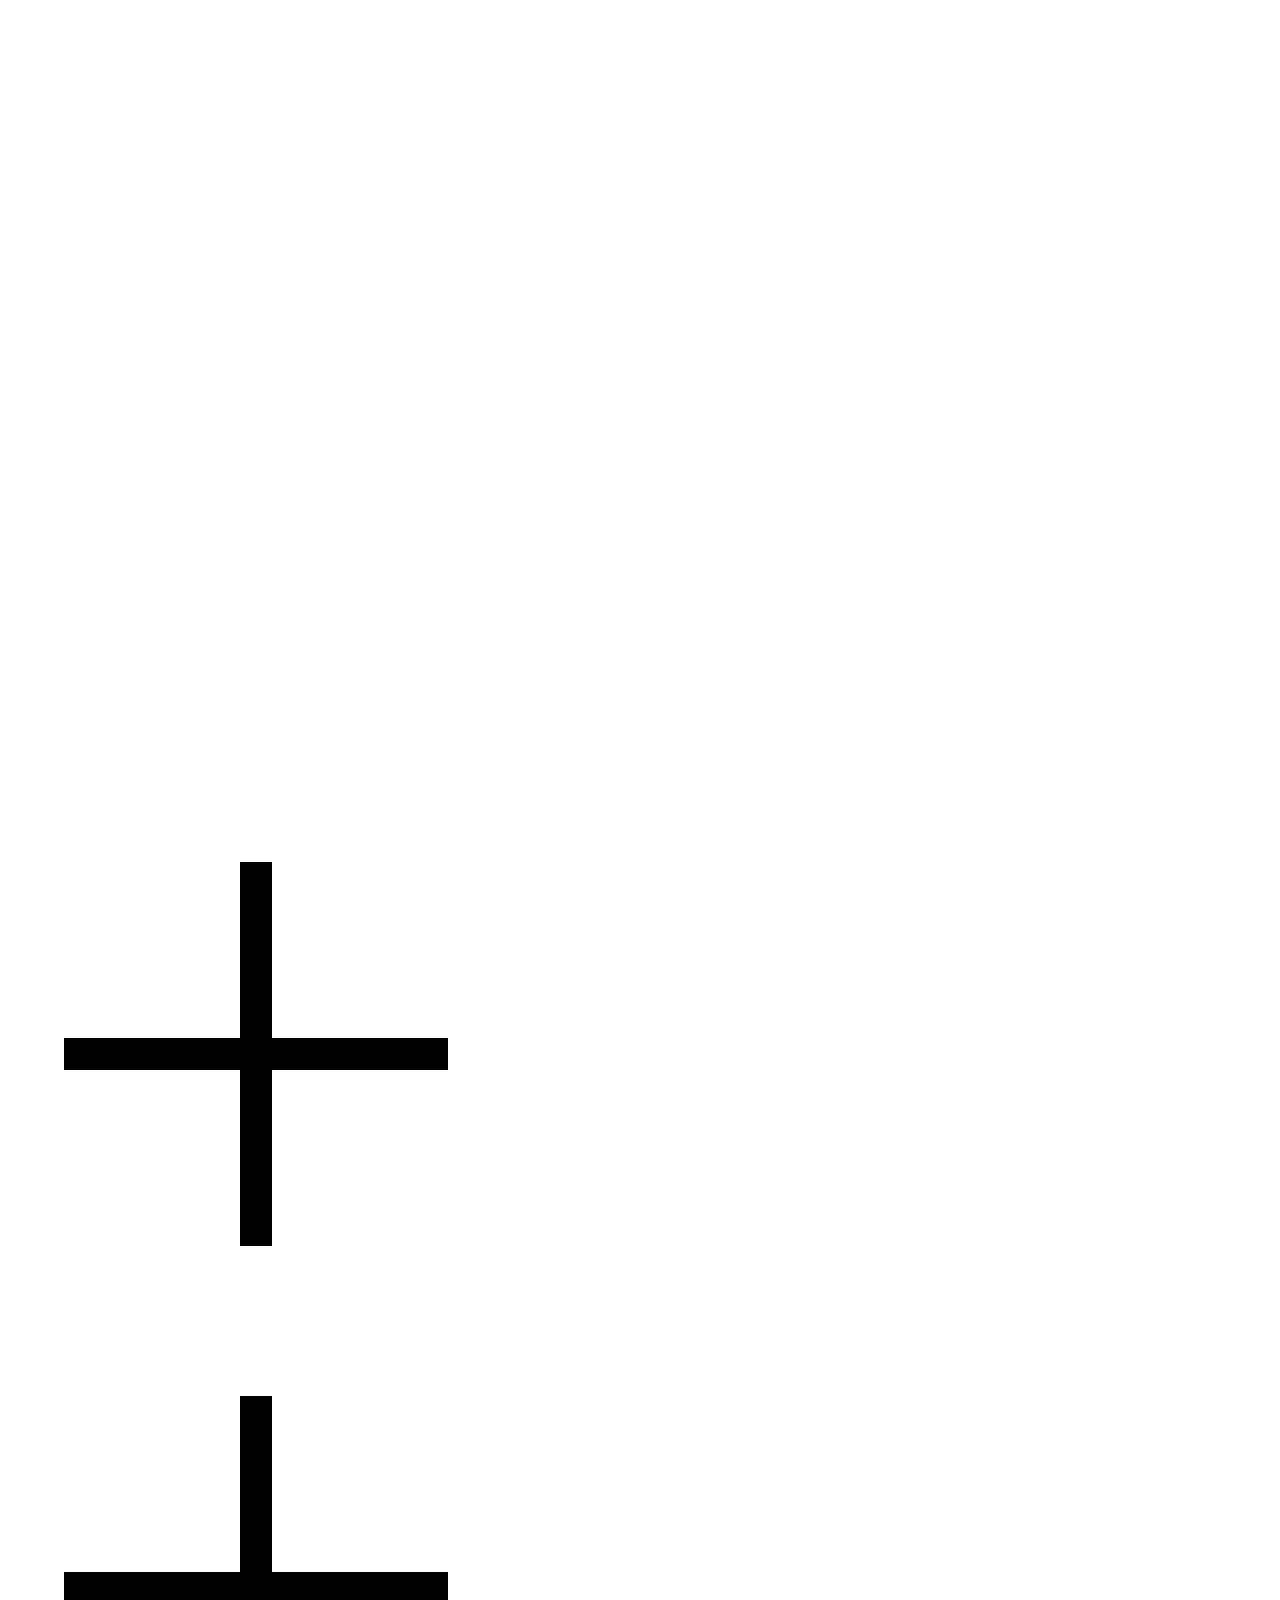
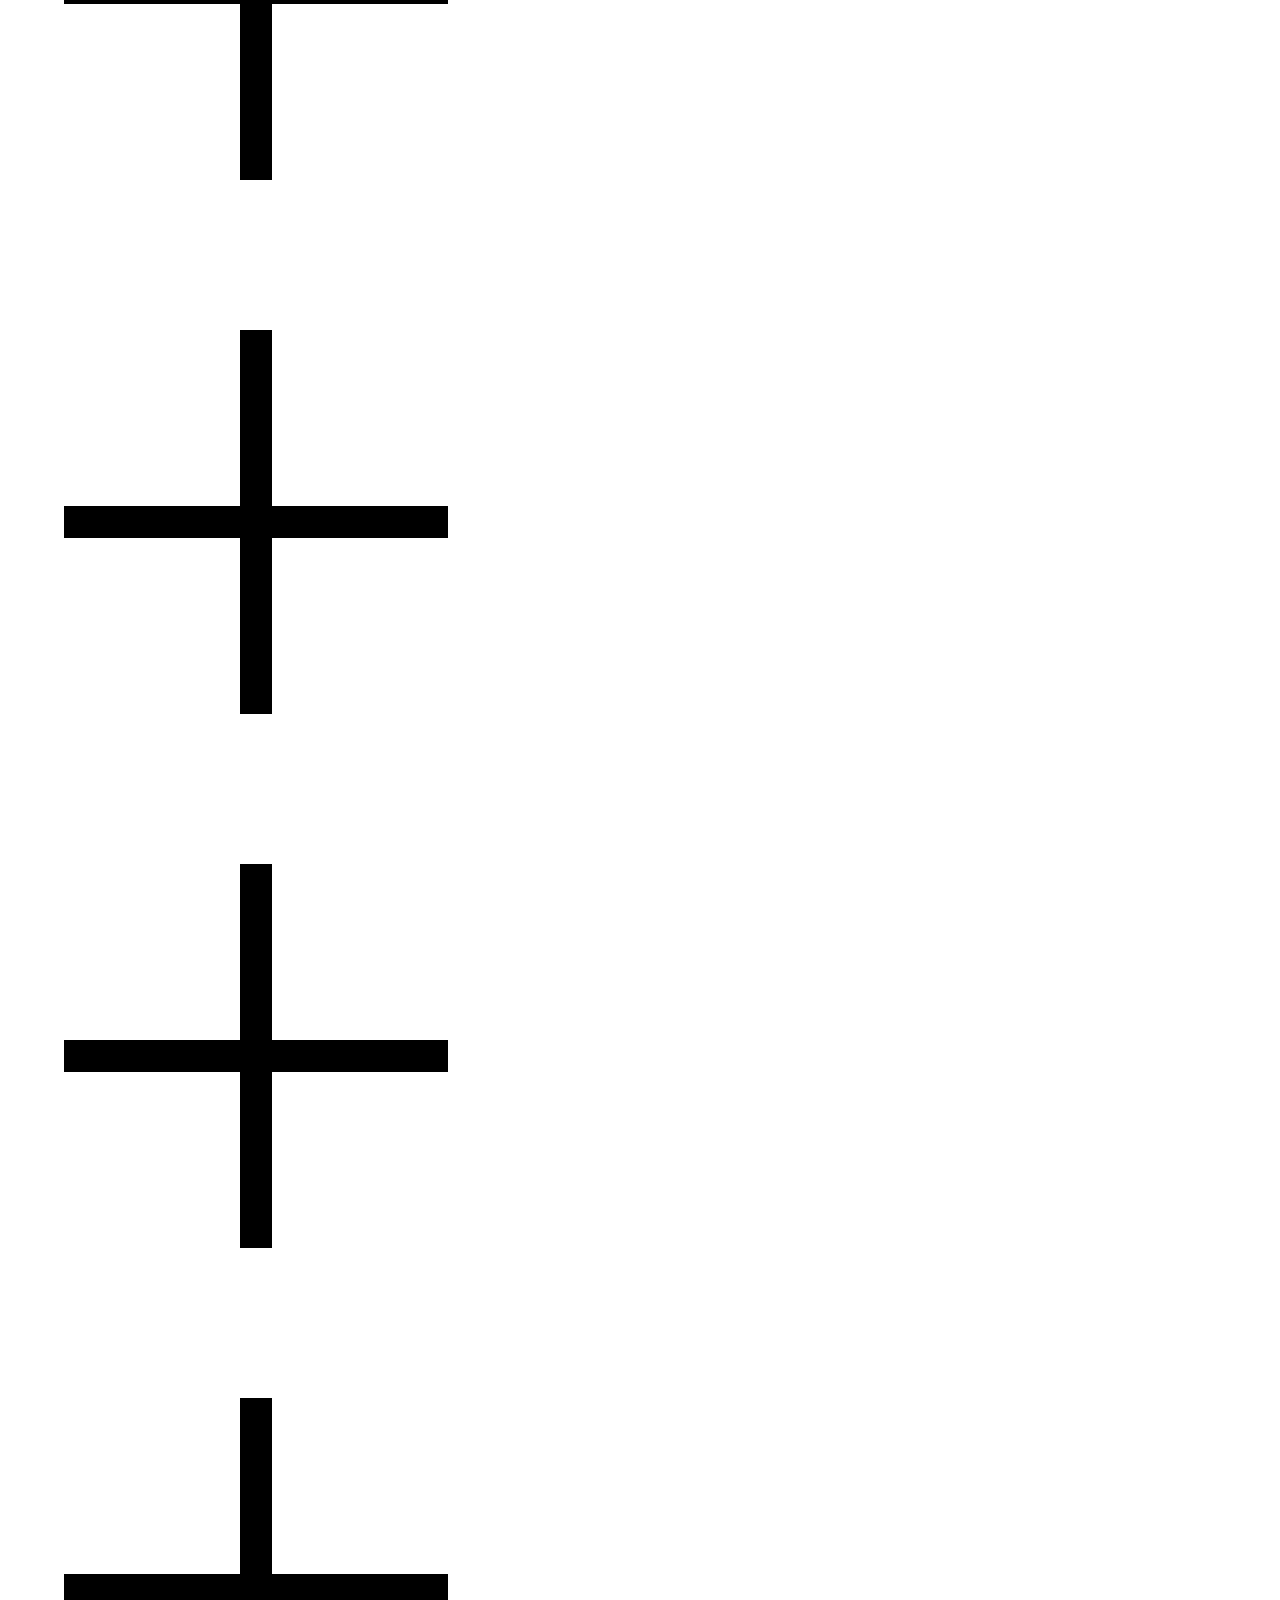
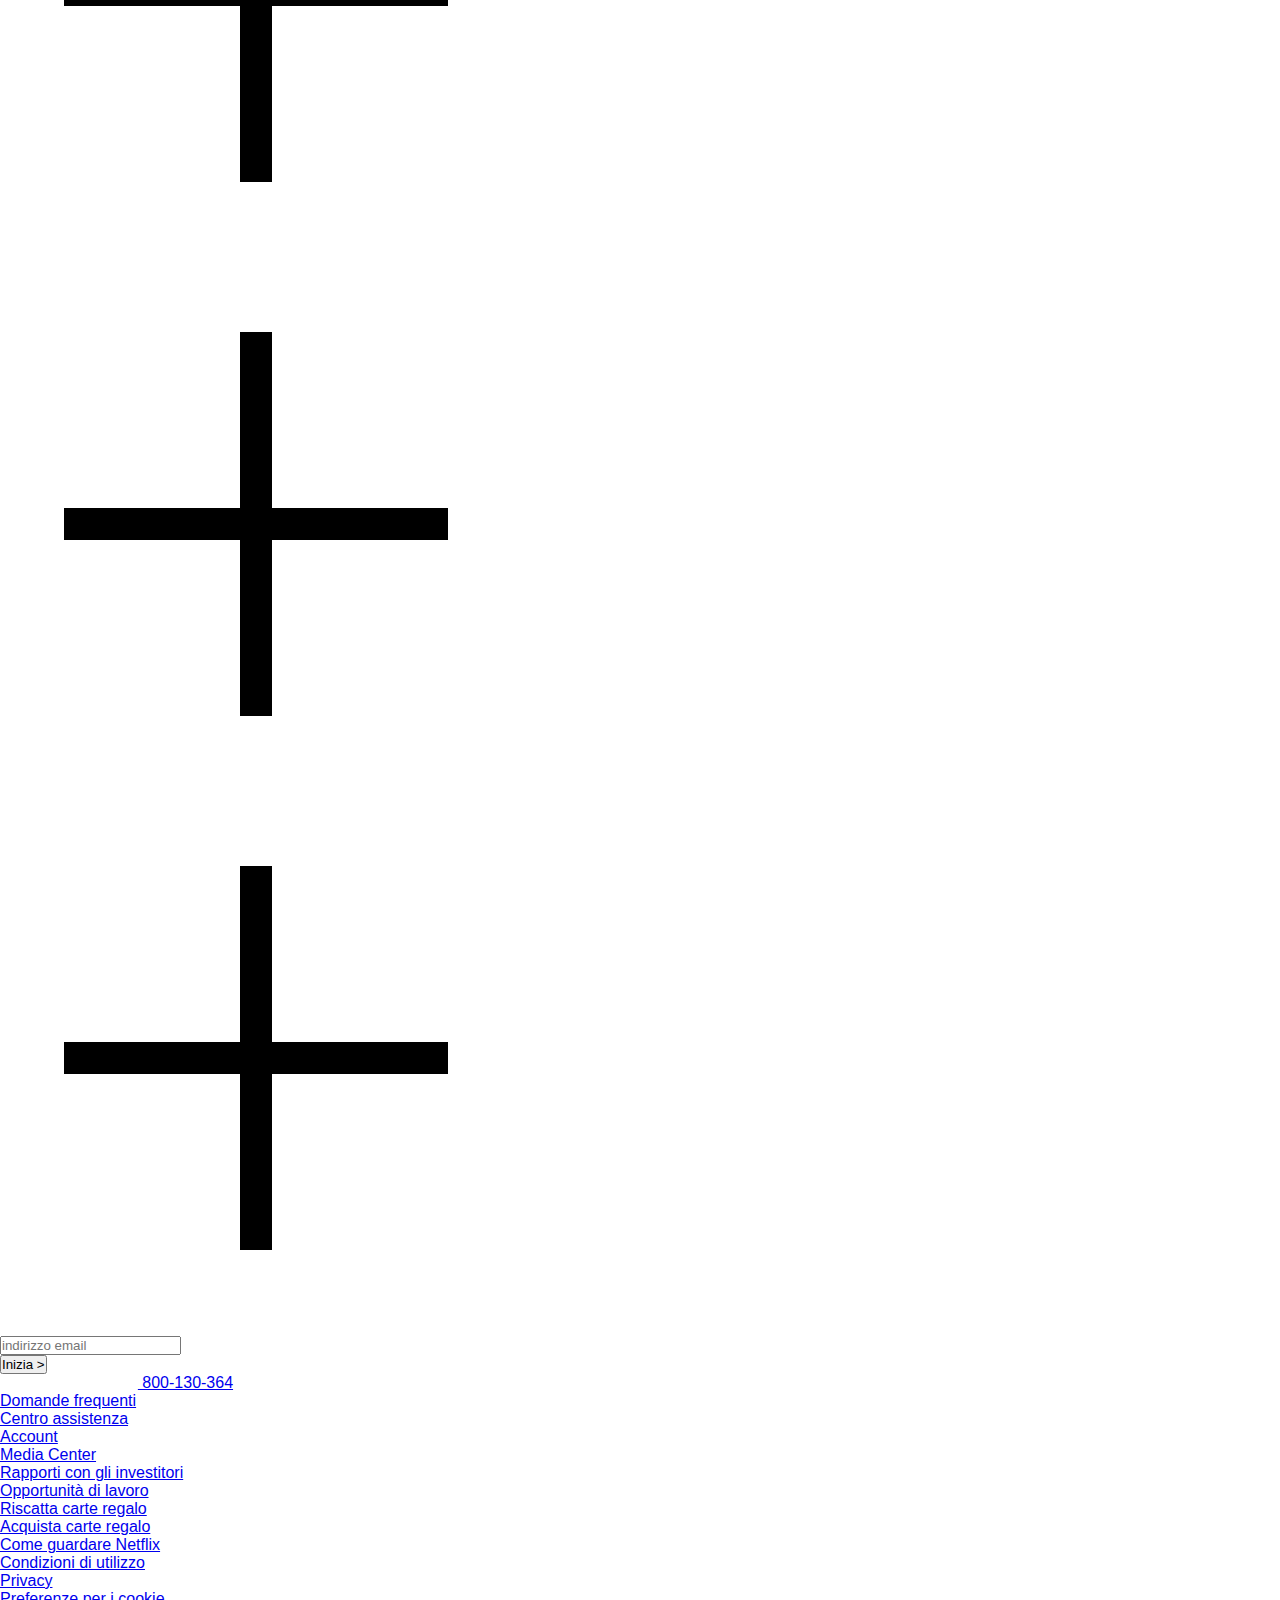
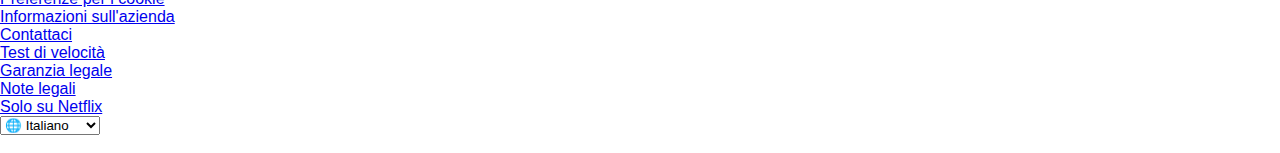
==== commit 681fc650: "Merge 10cb13f4d7842c83febfbefc5ab06722d186eb71 into d9dd92e59d48a863d14fd4032561fe0639268826" ====
--- a/index.html
+++ b/index.html
@@ -1,32 +1,216 @@
-
 <!DOCTYPE html>
 <html lang="en">
-  <head>
+
+<head>
     <meta charset="UTF-8" />
     <meta http-equiv="X-UA-Compatible" content="IE=edge" />
     <meta name="viewport" content="width=device-width, initial-scale=1.0" />
-    <title>netflix</title>
-    <link rel="stylesheet" href="style.css" />
-  </head>
-  <body>
-    <header>
-
+    <link rel="shortcut icon" href="./favicon/262e5be1ba67422687dc70b101d0291a.png" type="image/x-icon">
+    <link rel="stylesheet" href="domandefrequenti.css" />
+    <link rel="stylesheet" href="domandefrequenti2.css">
+    <link rel="stylesheet" href="https://cdnjs.cloudflare.com/ajax/libs/font-awesome/4.7.0/css/font-awesome.min.css">
+    <link rel="stylesheet" href="https://cdnjs.cloudflare.com/ajax/libs/font-awesome/6.3.0/css/all.min.css"/>
+    <link rel="stylesheet" href="header.css">
+    <link rel="stylesheet" href="footerStyle.css">  
+    <link rel="stylesheet" href="feature.css">
+    <title>Netflix</title>  
+</head>
+
+<body>
+
+    <header class="header_wrapper">
+<!--banner superiore -->
+        <section class="header__banner">
+            <div class="header__banner__announcement">
+                Novità!
+            </div>
+            <div class="header__banner__announcement__text">
+                <p>Piani ora a partire da <span class="announcement_price">5,49 €</span><span>.</span></p>
+            </div>
+            <div class="header__banner__calltoaction__link">
+                <a href="">Scopri di più
+                    <svg width="24" height="24" viewBox="0 0 24 24" fill="none" xmlns="http://www.w3.org/2000/svg" class="button-icon icon-chevron-next"><path fill-rule="evenodd" clip-rule="evenodd" d="M7.29297 19.2928L14.5859 12L7.29297 4.70706L8.70718 3.29285L16.7072 11.2928C16.8947 11.4804 17.0001 11.7347 17.0001 12C17.0001 12.2652 16.8947 12.5195 16.7072 12.7071L8.70718 20.7071L7.29297 19.2928Z" fill="currentColor"></path></svg>
+                </a>
+            </div>
+        </section>
+
+<!--navbar menù superiore-->
+        
+            <section class="navbar__wrapper">
+
+                <div class="navbar">
+
+                    <div class="navbar__logo__section">
+                        <svg viewBox="0 0 111 30" data-uia="netflix-logo" class="svg-icon svg-icon-netflix-logo" aria-hidden="true" focusable="false"><g id="netflix-logo"><path fill ="#e50913" d="M105.06233,14.2806261 L110.999156,30 C109.249227,29.7497422 107.500234,29.4366857 105.718437,29.1554972 L102.374168,20.4686475 L98.9371075,28.4375293 C97.2499766,28.1563408 95.5928391,28.061674 93.9057081,27.8432843 L99.9372012,14.0931671 L94.4680851,-5.68434189e-14 L99.5313525,-5.68434189e-14 L102.593495,7.87421502 L105.874965,-5.68434189e-14 L110.999156,-5.68434189e-14 L105.06233,14.2806261 Z M90.4686475,-5.68434189e-14 L85.8749649,-5.68434189e-14 L85.8749649,27.2499766 C87.3746368,27.3437061 88.9371075,27.4055675 90.4686475,27.5930265 L90.4686475,-5.68434189e-14 Z M81.9055207,26.93692 C77.7186241,26.6557316 73.5307901,26.4064111 69.250164,26.3117443 L69.250164,-5.68434189e-14 L73.9366389,-5.68434189e-14 L73.9366389,21.8745899 C76.6248008,21.9373887 79.3120255,22.1557784 81.9055207,22.2804387 L81.9055207,26.93692 Z M64.2496954,10.6561065 L64.2496954,15.3435186 L57.8442216,15.3435186 L57.8442216,25.9996251 L53.2186709,25.9996251 L53.2186709,-5.68434189e-14 L66.3436123,-5.68434189e-14 L66.3436123,4.68741213 L57.8442216,4.68741213 L57.8442216,10.6561065 L64.2496954,10.6561065 Z M45.3435186,4.68741213 L45.3435186,26.2498828 C43.7810479,26.2498828 42.1876465,26.2498828 40.6561065,26.3117443 L40.6561065,4.68741213 L35.8121661,4.68741213 L35.8121661,-5.68434189e-14 L50.2183897,-5.68434189e-14 L50.2183897,4.68741213 L45.3435186,4.68741213 Z M30.749836,15.5928391 C28.687787,15.5928391 26.2498828,15.5928391 24.4999531,15.6875059 L24.4999531,22.6562939 C27.2499766,22.4678976 30,22.2495079 32.7809542,22.1557784 L32.7809542,26.6557316 L19.812541,27.6876933 L19.812541,-5.68434189e-14 L32.7809542,-5.68434189e-14 L32.7809542,4.68741213 L24.4999531,4.68741213 L24.4999531,10.9991564 C26.3126816,10.9991564 29.0936358,10.9054269 30.749836,10.9054269 L30.749836,15.5928391 Z M4.78114163,12.9684132 L4.78114163,29.3429562 C3.09401069,29.5313525 1.59340144,29.7497422 0,30 L0,-5.68434189e-14 L4.4690224,-5.68434189e-14 L10.562377,17.0315868 L10.562377,-5.68434189e-14 L15.2497891,-5.68434189e-14 L15.2497891,28.061674 C13.5935889,28.3437998 11.906458,28.4375293 10.1246602,28.6868498 L4.78114163,12.9684132 Z" id="Fill-14"></path></g></svg>
+                    </div>
+
+
+                    <div class="navbar__selectors__button">
+                        
+                        <div class="lang_selector">
+                            <i id="navbar-select-globe" class="fa-solid fa-globe"></i>
+                            <select id ="nav_select">
+                                <option>Italiano</option>
+                                <option>English</option>
+                            </select>
+                            <i id ="nav_select_down"class="fa-solid fa-caret-down"></i>
+                            
+                        </div>
+
+                        <div class="navbar__login__button">
+                            <button>Accedi</button>
+                        </div>
+                    </div>
+
+                </div>
+
+            </section>
+            <section class="background_images">
+                <div class="bg_overlay"></div>
+                <img class= "background_image" src="./assets/large_1800w.jpg" alt="non si vede">
+                      <!--inserire altri formati-->  
+            </section>
+
+            <section class="header_overlay_text">
+                <div class ="header_title">
+                    <h1>Film, serie TV e tanto altro.<br> Senza limiti.</h1>
+                </div>
+                <div class="header_overlay_content1">
+                    <h2>Guarda ciò che vuoi ovunque. Disdici quando vuoi.</h2>
+                </div>
+                <div class="header_overlay_content2">
+                    <p>Vuoi guardare Netflix? Inserisci l'indirizzo email per abbonarti o riattivare il tuo abbonamento.</p>
+                </div>
+                <div class="header_form">
+                    <div>
+                        <input class = "email_form" type="email" placeholder="   indirizzo email">
+                    </div>
+                    <div>
+                        <button class ="header_button_container">
+                        <div class="button_container">
+                            <div class="button_text">
+                                <p>Inizia</p>
+                            </div>
+                            <div class="form_button_icon">
+                                <svg viewBox="0 0 6 12" xmlns="http://www.w3.org/2000/svg"><path d="M.61 1.312l.78-.624L5.64 6l-4.25 5.312-.78-.624L4.36 6z" fill="white" fill-rule="evenodd"></path></svg>
+                            </div>
+                        </div>
+                        </button>
+                    </div>
+                </div>
+            </section>
     </header>
+
     <main>
-      <section>
-        <div class="faq-container-2">
-            <div class="faq-2">
-            <div class="box-text">
+  
+    <div class="features">
+        <div class="row">
+            <div class="text-colon">
+                <h2>Goditi Netflix sulla tua TV.</h2>
+                <p>Guarda Netflix su smart TV, Playstation, Xbox, Chromecast, Apple TV, lettori Blu-ray e molti
+                    altri dispositivi.</p>
+            </div>
+       
+        
+                <div class="img-colon">
+                    <div class="video-container">
+                        <img src="img/feature1.png" class="video-background" alt="">
+                        <div class="video-boxe">
+                            <video
+                                src="https://assets.nflxext.com/ffe/siteui/acquisition/ourStory/fuji/desktop/video-tv-0819.m4v"
+                                class="video" autoplay muted loop></video>
+                        </div>
+                    </div>
+                </div>
+            </div>
+            <div class="row reverse">
+                <div class="img-colon">
+                    <div class="video-container2">
+                        <img src="img/feature2.png" alt="">
+                        <div class="video-boxe2">
+                            <video
+                                src="https://assets.nflxext.com/ffe/siteui/acquisition/ourStory/fuji/desktop/video-devices.m4v" type="video/mp4"
+                                class="video2" autoplay muted loop></video>
+
+
+                        </div>
+
+                    </div>
+
+
+                </div>
+                <div class="text-colon">
+                    <h2>Guarda Netflix ovunque.</h2>
+                    <p>Cellulare, tablet, laptop e TV: scegli tu cosa usare per guardare in streaming film e serie TV
+                        senza limiti e senza spendere di più.</p>
+                </div>
+            </div>
+            <div class="row">
+                <div class="text-colon">
+                    <h2>Crea profili per i bambini.</h2>
+                    <p>I bambini scoprono nuove avventure in compagnia dei loro personaggi preferiti in uno spazio tutto
+                        loro già incluso nel tuo abbonamento.</p>
+                </div>
+                <div class="img-colon">
+                    <img src="img/feature3 (2).png" alt="">
+
+                </div>
+            </div>
+            <div class="row reverse image">
+                <div class="img-colon">
+                    <img src="img/feature4.jpg" alt="">
+                </div>
+              <div class="overflow">
+                <div class="content">
+                    <div class="left">
+                        <img src="img/boxshot.png" alt="">
+                    </div>
+                    <div class="center">
+                        <h4>stranger Things</h4>
+                        <span>Download in corso...</span>
+                    </div>
+                    <div class="right-animation">
+
+                    </div>
+                </div>
+              </div>
+                <div class="text-colon">
+                    <h2>Scarica le tue serie da guardare offline.</h2>
+                    <p>Disponibili solo nei piani senza pubblicità.</p>
+                </div>
+            </div>
+        </div>
+        <div class="faq-container">
+            <div class="faq">
+                <span>Domande frequenti</span>
+                <div class="box">
+                    <div class="text">Cos'è Netflix?</div>
+                    <div class="right"><img src="assets/plus (2).png" alt=""></div>
+                </div>
+                <div class="box"> 
+                    <div class="text">Quanto costa Netflix?</div>
+                    <div class="right"><img src="assets/plus (2).png" alt=""></div>
+              </div>
+              <div class="box"> 
+                <div class="text">Cosa cambia se scegli un piano con pubblicità?</div>
+                <div class="right"><img src="assets/plus (2).png" alt=""></div>
+          </div>
+                <div class="box"> 
+                  <div class="text">Dove posso guardare netflix?</div>
+                  <div class="right"><img src="assets/plus (2).png" alt=""></div>
+            </div>
+            
+            <div class="box">
                 <div class="text">Come posso disdire?</div>
-                <div class="img"><img src="assets/plus (2).png" alt=""></div>
-            </div>
-            <div class="box-text">
+                <div class="img"><img src="assets/plus (2).png" alt="plus"></div>
+            </div>
+            <div class="box">
                 <div class="text">Cosa posso guardare su Netflix</div>
-                <div class="img"><img src="assets/plus (2).png" alt=""></div>
-            </div>
-            <div class="box-text"> 
+                <div class="img"><img src="assets/plus (2).png" alt="plus"></div>
+            </div>
+            <div class="box"> 
                <div class="text">Netflix è adatto ai bambini?</div>
-               <div class="img"><img src="assets/plus (2).png" alt=""></div>
+               <div class="img"><img src="assets/plus (2).png" alt="plus"></div>
             </div>
           <div class="paragraph">
             <p>
@@ -48,11 +232,58 @@
               </button>
             </div>
           </div>
+        
+            </div>
         </div>
-      </section>
     </main>
-  </body>
-  <footer>
-
-  </footer>
+    
+ <!-- FOOTER ------------------->
+    
+    <footer>
+
+        <div class="content-footer">
+            <div class="content-01">
+                <div class="call">Domande? Chiama<a href="#"> 800-130-364</a></div>
+            </div>
+            <div class="grid">
+                <div class="grid-items"><a class="link-card" href="#">Domande frequenti</a></div>
+                <div class="grid-items"><a class="link-card" href="#">Centro assistenza</a></div>
+                <div class="grid-items"><a class="link-card" href="#">Account</a></div>
+                <div class="grid-items"><a class="link-card" href="#">Media Center</a></div>
+                <div class="grid-items"><a class="link-card" href="#">Rapporti con gli investitori</a></div>
+                <div class="grid-items"><a class="link-card" href="#">Opportunità di lavoro</a></div>
+                <div class="grid-items"><a class="link-card" href="#">Riscatta carte regalo</a></div>
+                <div class="grid-items"><a class="link-card" href="#">Acquista carte regalo</a></div>
+                <div class="grid-items"><a class="link-card" href="#">Come guardare Netflix</a></div>
+                <div class="grid-items"><a class="link-card" href="#">Condizioni di utilizzo</a></div>
+                <div class="grid-items"><a class="link-card" href="#">Privacy </a></div>
+                <div class="grid-items"><a class="link-card" href="#">Preferenze per i cookie</a></div>
+                <div class="grid-items"><a class="link-card" href="#">Informazioni sull'azienda</a></div>
+                <div class="grid-items"><a class="link-card" href="#">Contattaci</a></div>
+                <div class="grid-items"><a class="link-card" href="#">Test di velocità</a></div>
+                <div class="grid-items"><a class="link-card" href="#">Garanzia legale</a></div>
+                <div class="grid-items"><a class="link-card" href="#">Note legali</a></div>
+                <div class="grid-items"><a class="link-card" href="#">Solo su Netflix</a></div>
+            </div>
+
+    <!-- SELECT/FOOTER ------------------->
+
+            <div class="foot-footer">
+                <select id="Select-Language" name="Select-Language">
+                    <option value="Language">
+                        <div class="iconaGlobe">&#x1F310;</div> Italiano
+                    </option>
+                    <option value="Language-2">&#127760; Inglese</option>
+                    <option value="Language-3">&#127760; Spagnolo</option>
+                    <option value="Language-3.5">&#127760; Francese</option>
+                </select>
+                <div class="box-h5">
+                    <p>Netflix Italia</p>
+                </div>
+            </div>
+        </div>
+
+    </footer>
+</body>
+
 </html>--- a/header.css
+++ b/header.css
@@ -0,0 +1,517 @@
+*{
+    margin: 0px;
+    padding: 0px;
+    box-sizing: border-box;
+    font-family: Netflix Sans,Helvetica Neue,Segoe UI,Roboto,Ubuntu,sans-serif;;
+}
+
+
+:root{
+    --red:#e50913;
+    --white:#ffff;
+    --blue:#0071eb;
+}
+.header__banner{
+    display: flex;
+    min-height: 4rem;
+    background-color:var(--white);
+    justify-content: center;
+    align-items: center;
+    
+}
+
+@media (min-width: 411px) and (max-width: 480px){
+    .header__banner{
+        padding: 0 1rem;
+    }
+}
+
+.header__banner__announcement{
+    background-color: var(--red);
+    border-radius: 17px;
+    color: var(--white);
+    margin: .5rem 1rem;
+    padding: .2rem .5rem;
+    text-transform: uppercase;
+    font-weight: 700;
+    font-size: .8rem;
+}
+
+
+@media (min-width: 280px) and (max-width: 500px){
+    .header__banner__announcement{
+        font-size: 0.6rem;
+        margin: 0.5rem 0.7rem;
+        padding: 0.3rem 0.5rem;
+    }
+}
+
+
+.header__banner__announcement__text{
+    font-size: 1.1rem ;
+}
+
+@media (min-width: 375px) and (max-width: 410px){
+    .header__banner__announcement__text{
+        padding-left: .3rem;
+    }
+}
+
+@media (min-width: 280px) and (max-width: 500px){
+    .header__banner__announcement__text{
+        display: flex;
+        flex-shrink: 6;
+        font-size: 14px;
+    }
+}
+
+.announcement_price{
+    font-size: 1.3rem;
+    font-weight: 800;
+}
+
+@media (min-width: 280px) and (max-width: 500px){
+    .announcement_price{
+        font-size: 15px;
+        font-weight: 800;
+    }
+}
+
+.header__banner__calltoaction__link{
+    color: var(--blue);
+    font-weight: 600;
+    padding-left: 1rem;  
+}
+
+@media (min-width: 280px) and (max-width: 500px){
+    .header__banner__calltoaction__link{
+        font-size: 0.9rem;
+    }
+}
+@media (min-width: 280px) and (max-width: 500px){
+    .header__banner__calltoaction__link{
+        font-size: .8rem;
+        padding: 0 .6rem;
+        white-space: nowrap;
+    }
+}
+
+.header__banner__calltoaction__link > a{
+    align-items: center;
+    color: inherit;
+    display: flex;
+    font-size: 1rem;
+    font-weight: 700;
+    justify-content: center;
+    margin: .5em auto;
+    text-decoration: none;
+}
+
+@media (min-width: 500px){
+    .header__banner__calltoaction__link > a{
+        line-height: 1em;
+        margin-right: .5em;
+        min-height: 37px;
+        min-width: 98px;
+        padding: 12px 1em;
+        width: auto;
+    }
+}
+
+/*navbar*/
+
+body{
+    min-width: 320px;
+}
+
+.navbar__wrapper{
+    width: 100%;
+    padding-top:20px;
+    position: absolute;
+    z-index: 10;
+}
+.navbar{
+    padding-top: 8px;
+    display: flex;
+    margin: 0 3.5rem;
+    height: 5rem;
+    align-items: center;
+    justify-content: space-between;
+    
+}
+@media (min-width: 550px) and (max-width: 949px){
+    .navbar{
+        margin: 0 45px;
+    }
+}
+@media (max-width: 549px){
+    .navbar{
+        margin: 0 5%;
+    }
+}
+
+.navbar__logo__section > svg{
+    height: 2.25rem;
+    width: 8.375rem;
+}
+
+@media (min-width: 550px) and (max-width: 949px){
+    .navbar__logo__section > svg{
+    height: 2rem;
+    width: 6.75rem;
+    }
+}
+@media (max-width: 549px){
+    .navbar__logo__section > svg{
+        height: 1.5rem;
+        width: auto;
+    }
+}
+
+.navbar__selectors__button{
+    display: flex;
+    align-items: center;
+}
+
+.lang_selector{
+    margin: 0;
+    margin-right: .75rem;
+    margin-left: 2rem;   
+    display: flex;
+    align-items: center;
+    position: relative;
+}
+
+
+@media (min-width: 550px) and (max-width: 949px){
+    .lang_selector{
+        margin-right: 1.5rem;
+    }
+}
+@media (min-width: 950px){
+    .lang_selector{
+        margin-right: 2rem;
+    }
+}
+.lang_selector > select {
+    width: 93.56px;
+    height: 35.9px;
+    padding-left: 1.375rem;
+    padding-right: 1.375rem;
+    background: rgba(0,0,0,.4);
+    border: 1px solid #aaa;
+    appearance: none;
+    border-radius: 2px;
+    color: var(--white);
+    font-size: 0.9rem;
+    font-weight:400;
+}
+
+@media (max-width: 549px){
+    .lang_selector > select{
+        height: 27.8px;
+    }
+}
+
+.navbar__login__button > button{
+    width: 84.54px;
+    height: 34.51px;
+    border-radius: 3px;
+    border: none;
+    background-color: var(--red);
+    color: var(--white);
+    font-size: 1rem;
+    font-weight: 400;
+    padding: 7px 17px;
+}
+
+@media (max-width: 549px) {
+    .navbar__login__button > button{
+        width: 61.5px;
+        height: 25.93px;
+        font-size: .9rem;
+        padding: .25rem .5rem;
+    }
+}
+
+#navbar-select-globe{
+    color:white;
+    position: absolute;
+    z-index: 1;
+    font-size: 0.75rem;
+    margin-left:0.37rem
+    
+}
+#nav_select{
+    position:relative;
+}
+
+.nav_select {
+    appearance: none;
+    -webkit-appearance: none;
+    padding: 5px;
+    width: 100%;
+    border: 1px solid black;
+    border-radius: 5px;
+  }
+
+  #nav_select_down{
+    position: absolute;
+    right: 8px;
+    font-size: 1.1rem;
+    color: var(--white)
+
+  }
+
+  /*background header */
+
+.header_wrapper{
+    position: relative;
+    width: 100%;
+    height: 100vh;
+    border-bottom:8px solid #222;
+    overflow: hidden;
+}
+
+@media (max-width: 549px) {
+    .header_wrapper{
+        height: 600px;
+    }
+}
+.background_images{
+    height: 100%;
+    width: 100%;
+    position:relative;
+    
+}
+
+.background_image{
+    height: 100%;
+    object-fit: cover;
+    width: 100%;
+    
+}
+
+
+/* overlay bg */
+
+.bg_overlay{
+    height: 100%;
+    width: 100%;
+    position: absolute;
+    background: rgba(0,0,0,.4);
+    background-image: linear-gradient(0deg,rgba(0,0,0,.8) 0,transparent 60%,rgba(0,0,0,.8));
+}
+
+
+
+@media (max-width: 949px) and (orientation: portrait){
+    .bg_overlay{
+        background-image: linear-gradient(0deg,rgba(0,0,0,.8) 0,transparent 40%,transparent 75%,rgba(0,0,0,.8));
+    }
+
+}
+
+
+
+.header_overlay_text{
+    position:absolute;
+    color:var(--white);
+    top: 60%;
+    left: 50%;
+    transform: translate(-50%, -50%);
+    display: flex;
+    flex-direction: column;
+    align-items: center;
+}
+
+/*  header text */
+.header_overlay_text{
+    margin-bottom: 0;
+    padding: 50px 5%;
+    width: 100%;
+    
+}
+
+@media  (min-width: 550px) {
+    .header_overlay_text{
+        padding:70px 45px;
+    }
+}
+
+@media  (max-width: 549px){
+    .header_overlay_text h1{
+        font-size: 1.5rem;
+        
+    }
+}
+
+@media (max-width: 549px) {
+    .header_overlay_text{
+        padding:30px 0;
+    }
+}
+.header_title{
+    font-size: 1.5em;
+    margin: 0 auto;
+    text-align: center;
+}
+@media  (min-width: 550px) and (max-width: 949px) {
+    .header_title > h1 {
+        font-size: 3.125rem;
+    }
+    .header_overlay_content1 > h2 {
+        font-size: 1.625rem;
+    }
+}
+@media  (min-width: 950px) and (max-width: 1449px){
+    .header_title > h1{
+        font-size:3.125rem;
+    }
+}
+
+@media  (min-width: 950px){
+    .header_overlay_content1 {
+        font-size: 1.625rem;
+    }
+}
+
+.header_overlay_content1 > h2{
+    font-size: 1.125rem;
+    margin: 1rem auto;
+    text-align: center;
+    max-width: 640px;
+    font-weight: 400;
+}
+
+.header_overlay_content2{
+    font-size: 18px;
+    text-align: center;
+    padding: 0 10%;
+}
+
+@media (min-width: 740px){
+    .header_overlay_content2 > p{
+        font-size: 23px;
+    }
+}
+
+@media  (min-width: 400px) and (max-width: 949px){
+    .header_overlay_content2{
+        padding: 0 10%;
+    }
+}
+
+@media  (min-width: 950px) {
+    .header_overlay_content2 p{
+        font-size: 1.2rem;
+        max-width: none;
+        padding-bottom: 20px;
+    }
+}
+
+@media  (min-width: 950px){
+    .header_form{
+        display: flex;
+        margin:0 auto;
+    }
+}
+
+.header_form{
+    margin-top:10px;
+    text-align: center;
+    
+    width:100%;
+    display: flex;
+    flex-direction: column;
+    gap:10px;
+}
+@media (min-width: 949px) {
+    .header_form{
+        display: flex;
+        flex-direction: row;
+        justify-content: center;
+        gap:0
+    }
+}
+@media (max-width:548px) {
+    .header_form{
+        width: 90%;
+    }
+}
+
+@media  (min-width: 950px){
+    .header_form{
+        display: flex;
+        margin:0 auto;
+        justify-content: center;
+    }
+}
+
+.email_form {
+    margin: 0 auto;
+    width: 100%;
+    max-width: 500px;
+    height: 47.99px;
+}
+
+@media  (min-width: 739px) {
+    .email_form{
+        height: 60px;
+    }
+}
+@media  (min-width: 949px) {
+    .email_form{
+        width: 450px;
+    }
+}
+
+
+.header_button_container{
+    width: 84.38px;
+    height: 40px;
+    background-color: var(--red);
+    border:none;
+    border-radius: 3px;
+    
+}
+
+.form_button_icon{
+    width: 7px;
+    position: relative;
+    top:2px;
+}
+@media  (min-width:949px){
+    .form_button_icon{
+        width: 10px;
+        top:10px;
+        right:8px
+    }
+}
+
+.button_container{
+    display: flex;
+    justify-content: space-evenly;
+    font-size: 1rem;
+    color: var(--white);
+}
+
+@media  (min-width: 949px) {
+    .button_text{
+        font-size:1.625rem;
+    }
+}
+.button_text{
+    position: relative;
+    left:4px;
+}
+
+@media  (min-width:949px) {
+.header_button_container{
+    height: 100%;
+    width:137.39px;
+    border-top-left-radius:0;
+    border-bottom-left-radius: 0;
+
+    }
+}--- a/feature.css
+++ b/feature.css
@@ -0,0 +1,107 @@
+.features {
+    padding: 50px 12%;
+    font-size: 22px;
+
+}
+
+.row {
+    display: flex;
+    width: 100%;
+    align-items: center;
+    flex-wrap: wrap;
+    padding: 50px 0;
+
+}
+
+.text-colon {
+    flex-basis: 50%;
+    margin-bottom: 20px;
+}
+
+.img-colon {
+    flex-basis: 50%;
+    margin-bottom: 20px;
+    object-fit: contain;
+
+
+}
+
+.img-colon img {
+    display: block;
+    width: 90%;
+    margin: auto;
+
+}
+
+.features h2 {
+    font-size: 50px;
+    font-weight: 600;
+    margin-bottom: 20px;
+
+}
+
+.video-container {
+    position: relative;
+    background-position: center center;
+    background-size: contain;
+
+
+}
+
+.video-background {
+    display: block;
+    width: 100%;
+    height: auto;
+
+}
+
+.video {
+    position: absolute;
+    top: 0;
+    left: 0;
+    z-index: -1;
+    width: 100%;
+    height: 75%;
+    justify-content: center;
+    align-items: center;
+
+
+}
+
+body {
+    color: #fff;
+}
+@font-face {
+    font-family: "netflix";
+    src: url(assets/NetflixSans-Regular.woff2);
+}
+
+.video-container2 {
+    position: relative;
+    background-position: center center;
+    background-size: contain;
+
+
+}
+
+.video-background2 {
+    display: block;
+    width: 100%;
+    height: auto;
+}
+.video2 {
+    position: absolute;
+    top: 0;
+    left: 20%;
+    z-index: -1;
+    width: 59%;
+    height: 75%;
+    justify-content: center;
+    align-items: center;
+    
+
+
+}
+.text-colon{
+    font-family: "netflix";
+}